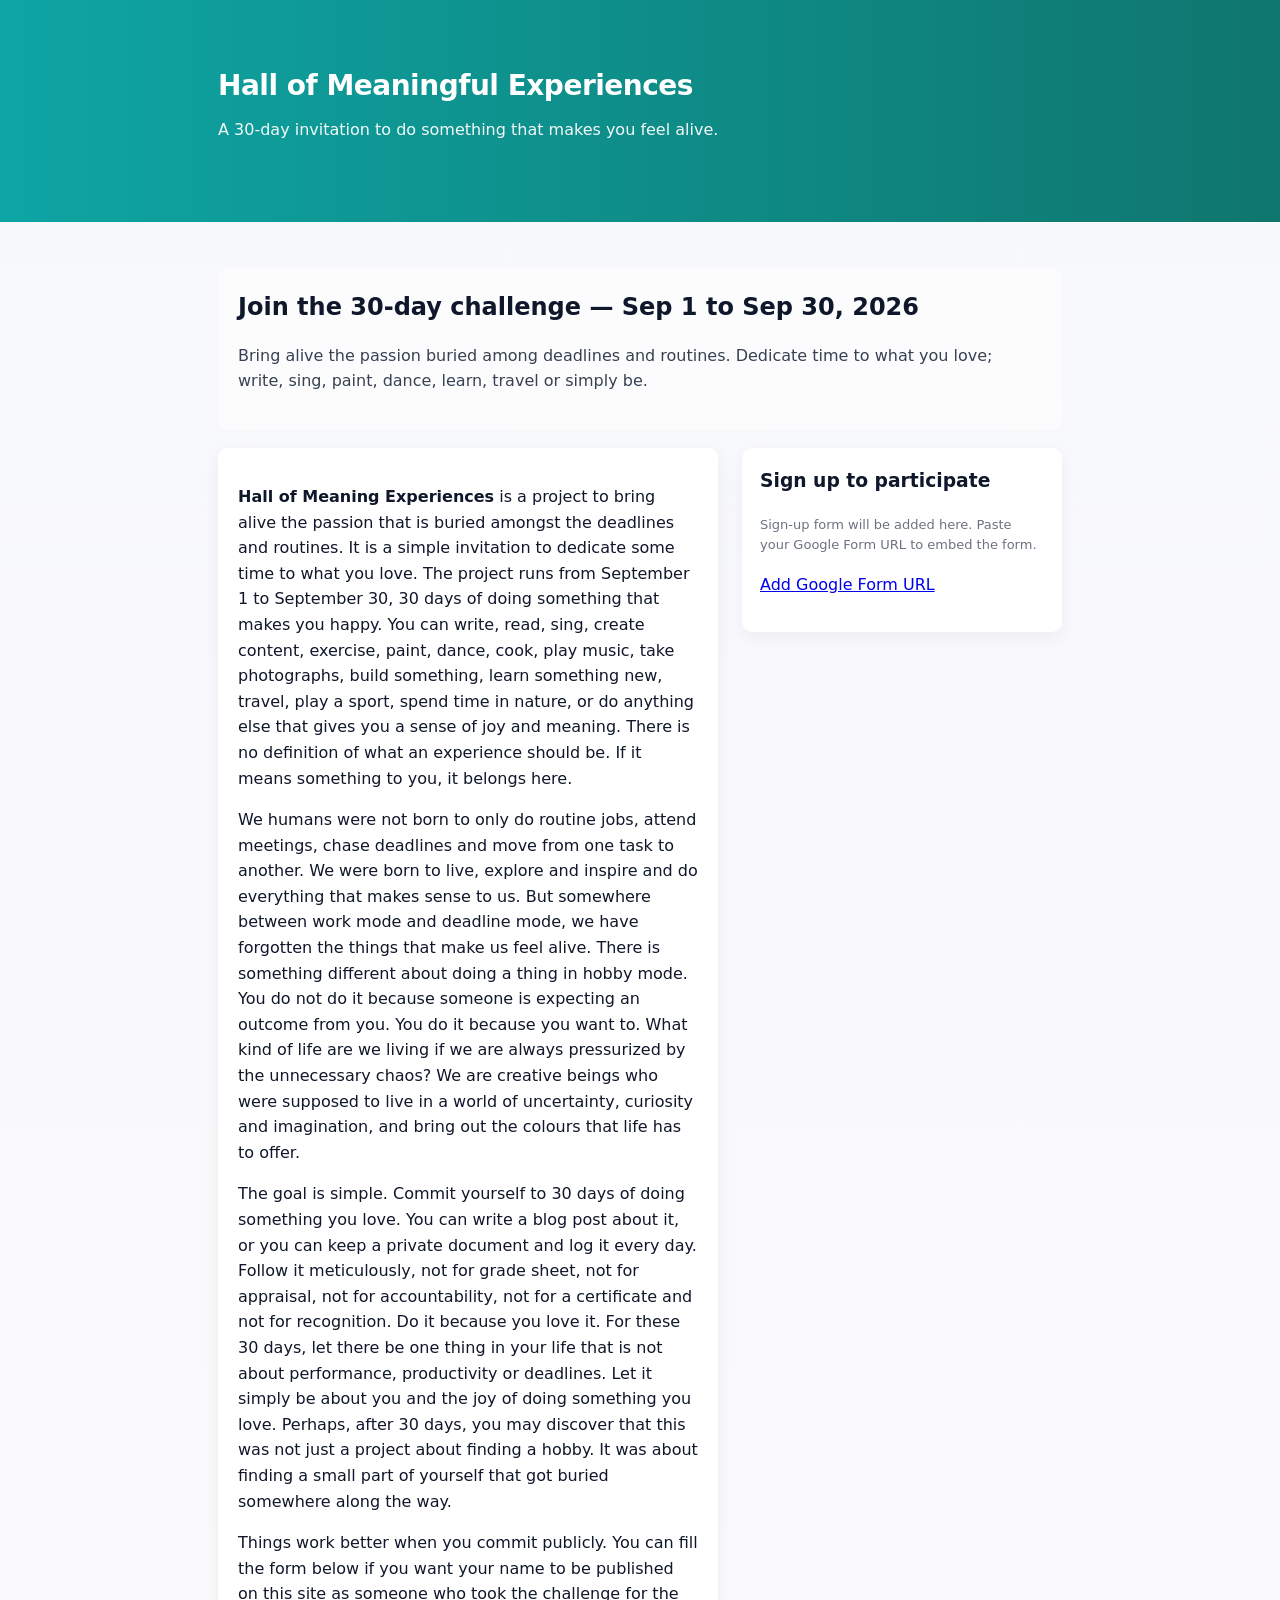
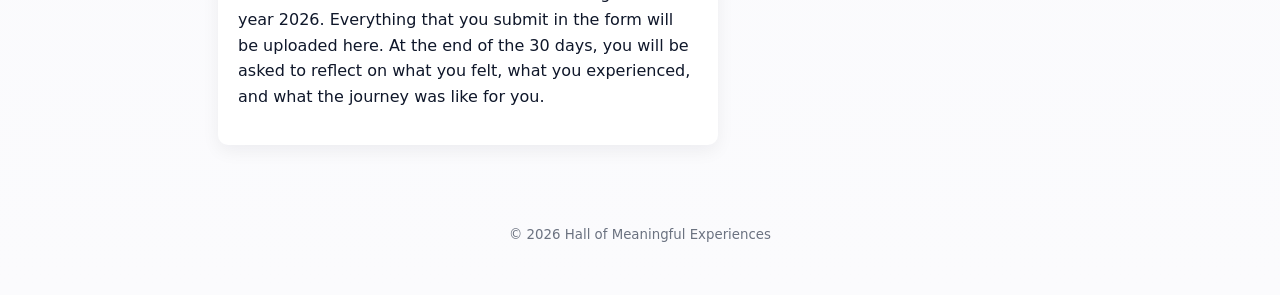
==== docs/index.html @ d63e8910 "Replace demo signup form with placeholder; update header accent to teal" ====
<!doctype html>
<html lang="en">
<head>
  <meta charset="utf-8" />
  <meta name="viewport" content="width=device-width,initial-scale=1" />
  <title>Hall of Meaningful Experiences</title>
  <meta name="description" content="30-day project to do something you love — Hall of Meaningful Experiences." />
  <link rel="stylesheet" href="styles.css">
</head>
<body>
  <header class="site-header">
    <div class="container">
      <h1>Hall of Meaningful Experiences</h1>
      <p class="tagline">A 30-day invitation to do something that makes you feel alive.</p>
    </div>
  </header>

  <main class="container">
    <section class="hero">
      <h2>Join the 30-day challenge — Sep 1 to Sep 30, 2026</h2>
      <p class="lead">Bring alive the passion buried among deadlines and routines. Dedicate time to what you love; write, sing, paint, dance, learn, travel or simply be.</p>
    </section>

    <section class="content">
      <article>
        <p><strong>Hall of Meaning Experiences</strong> is a project to bring alive the passion that is buried amongst the deadlines and routines. It is a simple invitation to dedicate some time to what you love. The project runs from September 1 to September 30, 30 days of doing something that makes you happy. You can write, read, sing, create content, exercise, paint, dance, cook, play music, take photographs, build something, learn something new, travel, play a sport, spend time in nature, or do anything else that gives you a sense of joy and meaning. There is no definition of what an experience should be. If it means something to you, it belongs here.</p>

        <p>We humans were not born to only do routine jobs, attend meetings, chase deadlines and move from one task to another. We were born to live, explore and inspire and do everything that makes sense to us. But somewhere between work mode and deadline mode, we have forgotten the things that make us feel alive. There is something different about doing a thing in hobby mode. You do not do it because someone is expecting an outcome from you. You do it because you want to. What kind of life are we living if we are always pressurized by the unnecessary chaos? We are creative beings who were supposed to live in a world of uncertainty, curiosity and imagination, and bring out the colours that life has to offer.</p>

        <p>The goal is simple. Commit yourself to 30 days of doing something you love. You can write a blog post about it, or you can keep a private document and log it every day. Follow it meticulously, not for grade sheet, not for appraisal, not for accountability, not for a certificate and not for recognition. Do it because you love it. For these 30 days, let there be one thing in your life that is not about performance, productivity or deadlines. Let it simply be about you and the joy of doing something you love. Perhaps, after 30 days, you may discover that this was not just a project about finding a hobby. It was about finding a small part of yourself that got buried somewhere along the way.</p>

        <p>Things work better when you commit publicly. You can fill the form below if you want your name to be published on this site as someone who took the challenge for the year 2026. Everything that you submit in the form will be uploaded here. At the end of the 30 days, you will be asked to reflect on what you felt, what you experienced, and what the journey was like for you.</p>
      </article>

      <aside class="signup">
        <h3>Sign up to participate</h3>
        <div id="signup-container">
          <p class="muted">Sign-up form will be added here. Paste your Google Form URL to embed the form.</p>
          <p><a id="gform-link" href="#" target="_blank">Add Google Form URL</a></p>
        </div>
      </aside>
    </section>
  </main>

  <footer class="site-footer">
    <div class="container">
      <small>&copy; 2026 Hall of Meaningful Experiences</small>
    </div>
  </footer>
</body>
</html>
---- docs/styles.css ----
:root{--bg:#fbfbfd;--card:#ffffff;--muted:#6b7280;--accent:#0ea5a4;--accent-2:#0f766e}
*{box-sizing:border-box}
body{font-family:Inter,system-ui,-apple-system,Segoe UI,Roboto,"Helvetica Neue",Arial;line-height:1.6;margin:0;background:linear-gradient(180deg,#f7f8fc 0%,var(--bg) 100%);color:#0f172a}
.container{max-width:900px;margin:0 auto;padding:28px}
.site-header{background:linear-gradient(90deg,var(--accent),var(--accent-2));color:#fff;padding:36px 0}
.site-header h1{margin:0;font-size:28px;letter-spacing:-0.5px}
.tagline{opacity:0.95;margin-top:8px}
.hero{background:rgba(255,255,255,0.6);border-radius:12px;padding:20px;margin:18px 0}
.hero h2{margin:0 0 6px 0}
.lead{color:#374151}
.content{display:grid;grid-template-columns:1fr 320px;gap:24px;align-items:start}
article{background:var(--card);padding:20px;border-radius:10px;box-shadow:0 6px 18px rgba(15,23,42,0.06)}
.signup{background:var(--card);padding:18px;border-radius:10px;box-shadow:0 6px 18px rgba(15,23,42,0.05)}
.signup h3{margin-top:0}
label{display:block;margin:12px 0 6px;font-size:14px;color:#111827}
input,textarea{width:100%;padding:10px;border-radius:8px;border:1px solid #e6e9ef}
button{background:var(--accent);color:#fff;border:0;padding:10px 14px;border-radius:8px;margin-top:12px;cursor:pointer}
.muted{color:var(--muted);font-size:13px;margin-top:10px}
.site-footer{padding:20px 0;text-align:center;color:var(--muted)}

@media (max-width:880px){.content{grid-template-columns:1fr}.container{padding:16px}}
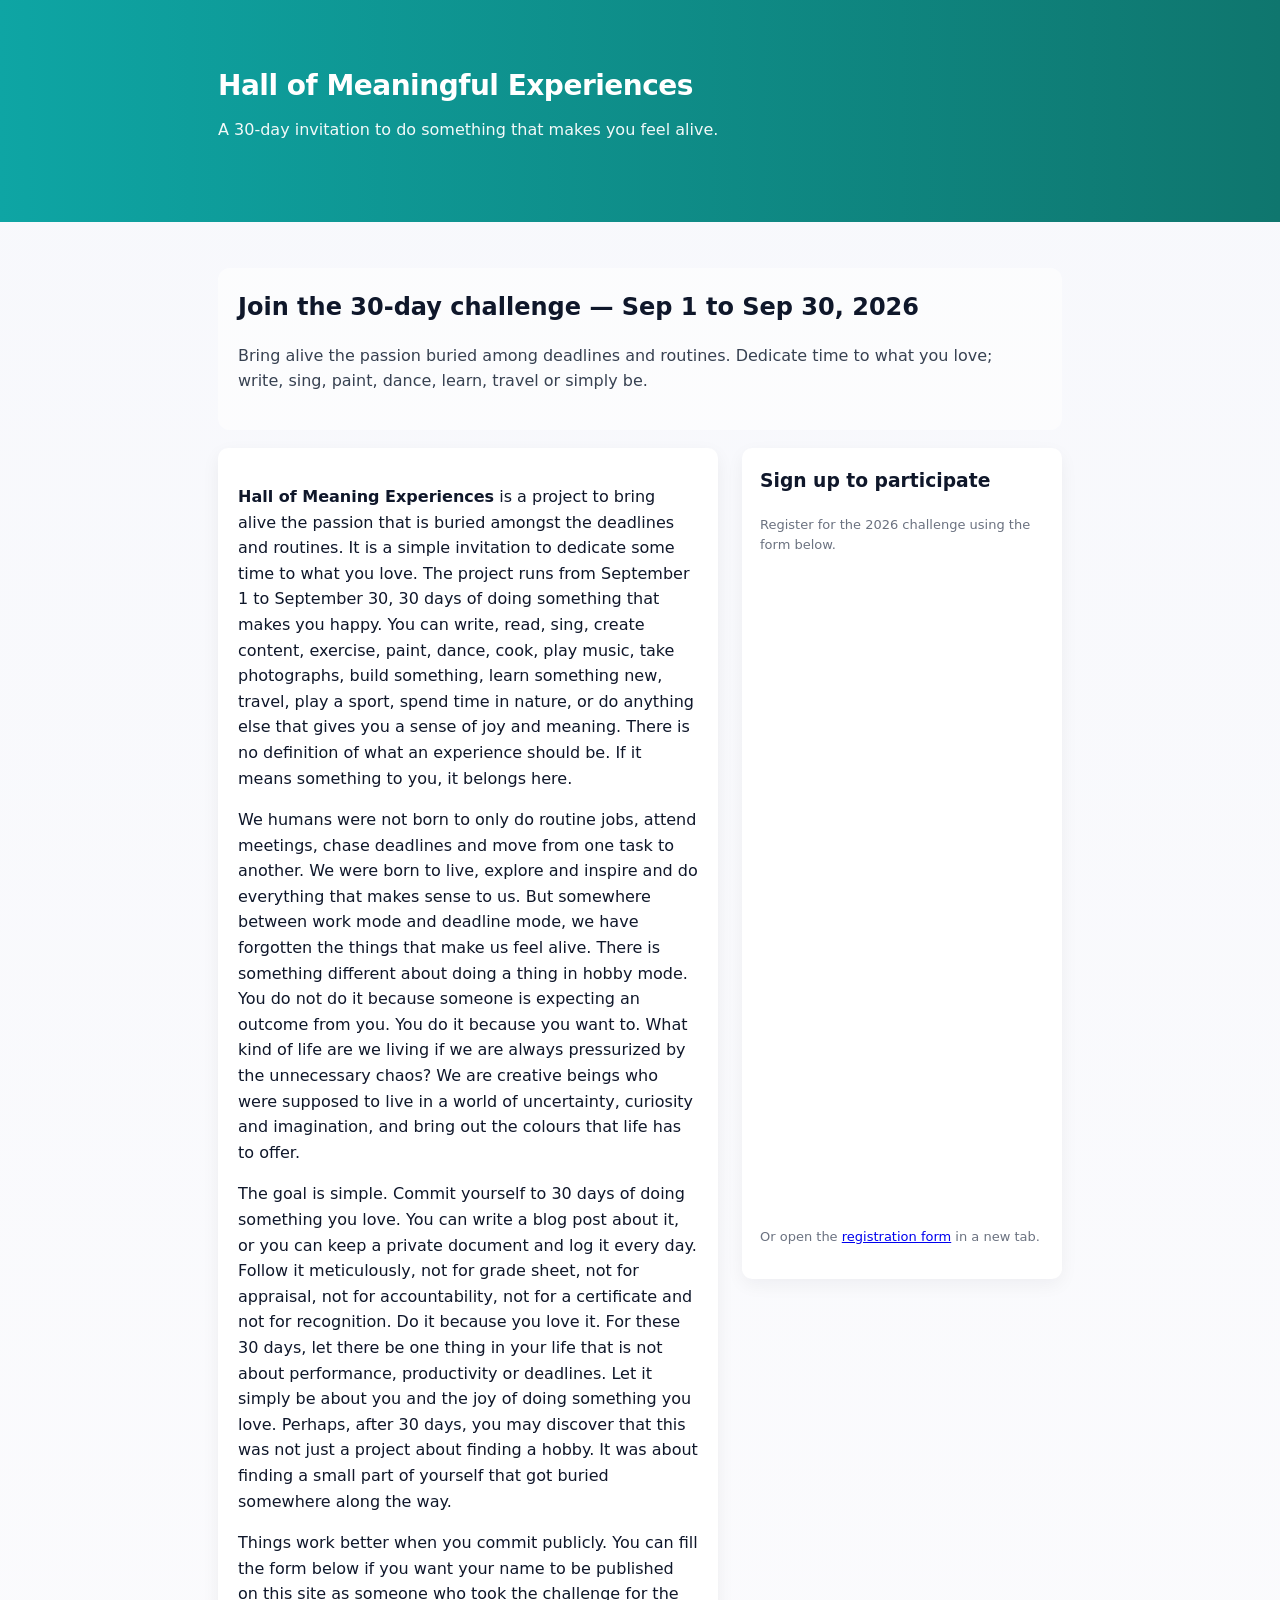
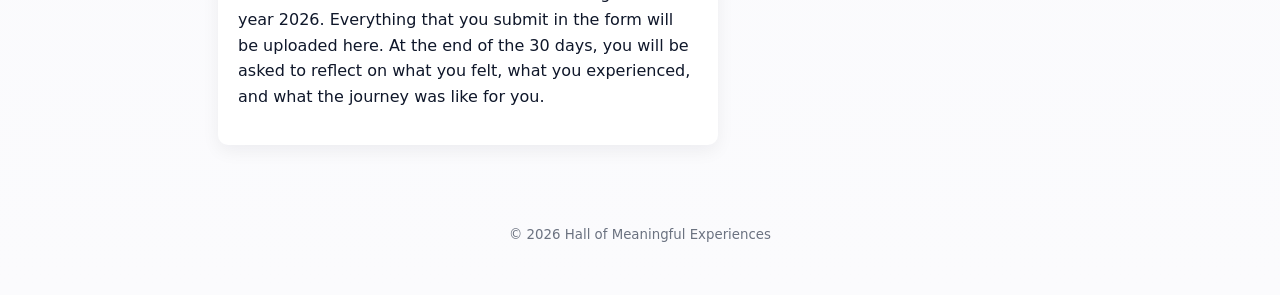
==== commit ba56c6bd: "Embed Google Form registration iframe and add responsive styles" ====
--- a/docs/index.html
+++ b/docs/index.html
@@ -35,8 +35,11 @@
       <aside class="signup">
         <h3>Sign up to participate</h3>
         <div id="signup-container">
-          <p class="muted">Sign-up form will be added here. Paste your Google Form URL to embed the form.</p>
-          <p><a id="gform-link" href="#" target="_blank">Add Google Form URL</a></p>
+          <p class="muted">Register for the 2026 challenge using the form below.</p>
+          <div class="form-embed">
+            <iframe src="https://docs.google.com/forms/d/e/1FAIpQLScO7UpOPMmHvm9Me-eZA7Mq7WcaWb8_2OKYsg5Nq-kxGNTQew/viewform?embedded=true" loading="lazy">Loading…</iframe>
+          </div>
+          <p class="muted">Or open the <a href="https://docs.google.com/forms/d/e/1FAIpQLScO7UpOPMmHvm9Me-eZA7Mq7WcaWb8_2OKYsg5Nq-kxGNTQew/viewform?usp=sharing&ouid=114324250241777230394" target="_blank" rel="noopener">registration form</a> in a new tab.</p>
         </div>
       </aside>
     </section>
--- a/docs/styles.css
+++ b/docs/styles.css
@@ -19,3 +19,6 @@
 .site-footer{padding:20px 0;text-align:center;color:var(--muted)}
 
 @media (max-width:880px){.content{grid-template-columns:1fr}.container{padding:16px}}
+
+.form-embed iframe{width:100%;border:0;min-height:640px;border-radius:8px}
+
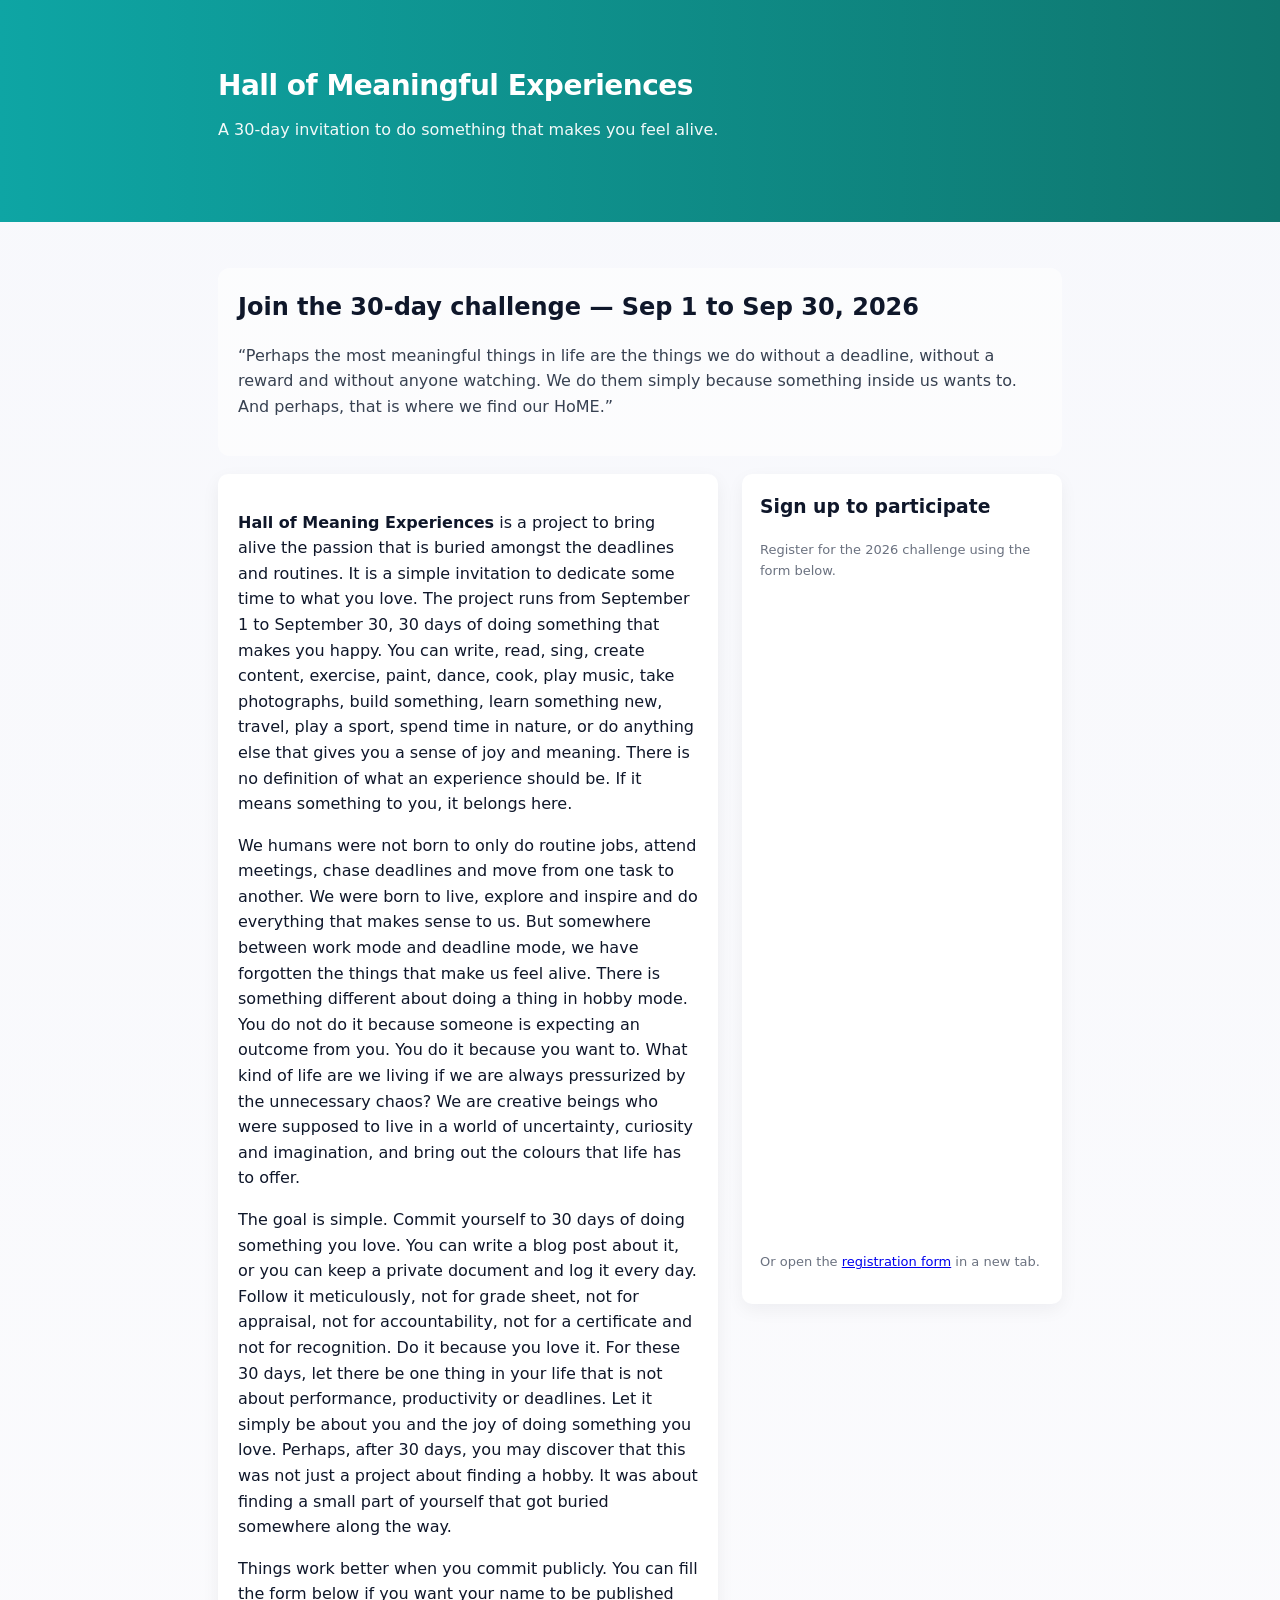
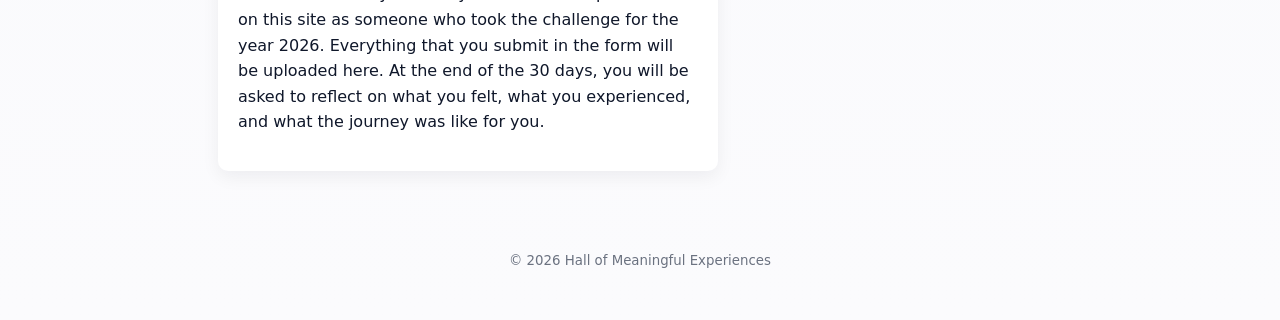
==== commit 0bdab84f: "Update hero lead to HoME quote" ====
--- a/docs/index.html
+++ b/docs/index.html
@@ -18,7 +18,7 @@
   <main class="container">
     <section class="hero">
       <h2>Join the 30-day challenge — Sep 1 to Sep 30, 2026</h2>
-      <p class="lead">Bring alive the passion buried among deadlines and routines. Dedicate time to what you love; write, sing, paint, dance, learn, travel or simply be.</p>
+      <p class="lead">“Perhaps the most meaningful things in life are the things we do without a deadline, without a reward and without anyone watching. We do them simply because something inside us wants to. And perhaps, that is where we find our HoME.”</p>
     </section>
 
     <section class="content">
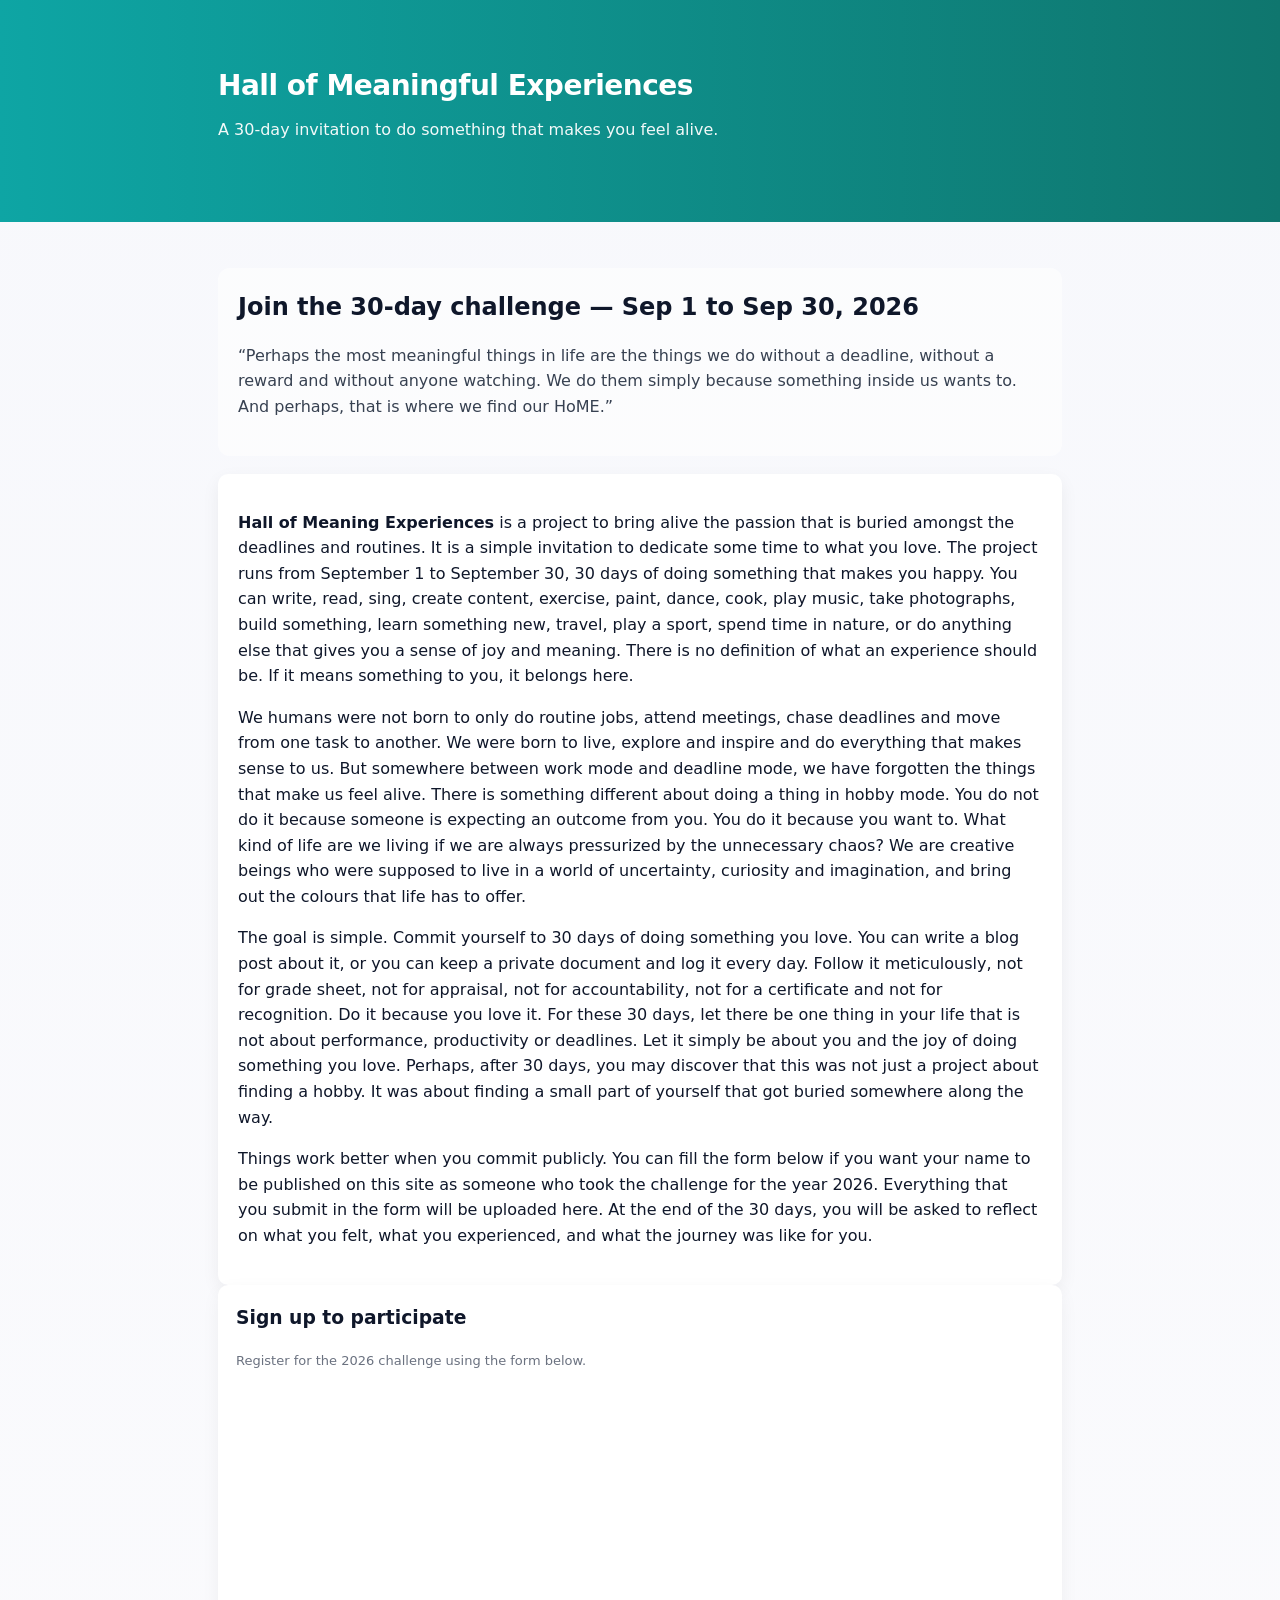
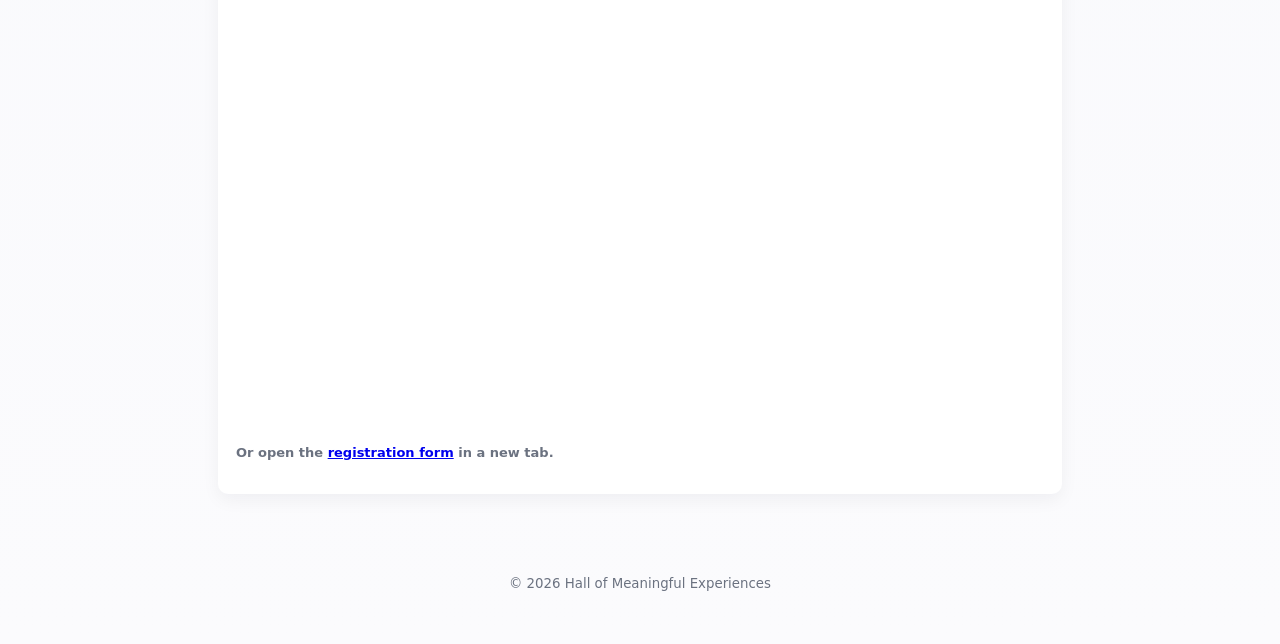
==== commit 762fa8b9: "Stack signup below article and highlight registration link" ====
--- a/docs/index.html
+++ b/docs/index.html
@@ -39,7 +39,7 @@
           <div class="form-embed">
             <iframe src="https://docs.google.com/forms/d/e/1FAIpQLScO7UpOPMmHvm9Me-eZA7Mq7WcaWb8_2OKYsg5Nq-kxGNTQew/viewform?embedded=true" loading="lazy">Loading…</iframe>
           </div>
-          <p class="muted">Or open the <a href="https://docs.google.com/forms/d/e/1FAIpQLScO7UpOPMmHvm9Me-eZA7Mq7WcaWb8_2OKYsg5Nq-kxGNTQew/viewform?usp=sharing&ouid=114324250241777230394" target="_blank" rel="noopener">registration form</a> in a new tab.</p>
+          <p class="muted"><strong>Or open the <a href="https://docs.google.com/forms/d/e/1FAIpQLScO7UpOPMmHvm9Me-eZA7Mq7WcaWb8_2OKYsg5Nq-kxGNTQew/viewform?usp=sharing&ouid=114324250241777230394" target="_blank" rel="noopener">registration form</a> in a new tab.</strong></p>
         </div>
       </aside>
     </section>
--- a/docs/styles.css
+++ b/docs/styles.css
@@ -8,7 +8,7 @@
 .hero{background:rgba(255,255,255,0.6);border-radius:12px;padding:20px;margin:18px 0}
 .hero h2{margin:0 0 6px 0}
 .lead{color:#374151}
-.content{display:grid;grid-template-columns:1fr 320px;gap:24px;align-items:start}
+.content{display:block;gap:24px}
 article{background:var(--card);padding:20px;border-radius:10px;box-shadow:0 6px 18px rgba(15,23,42,0.06)}
 .signup{background:var(--card);padding:18px;border-radius:10px;box-shadow:0 6px 18px rgba(15,23,42,0.05)}
 .signup h3{margin-top:0}
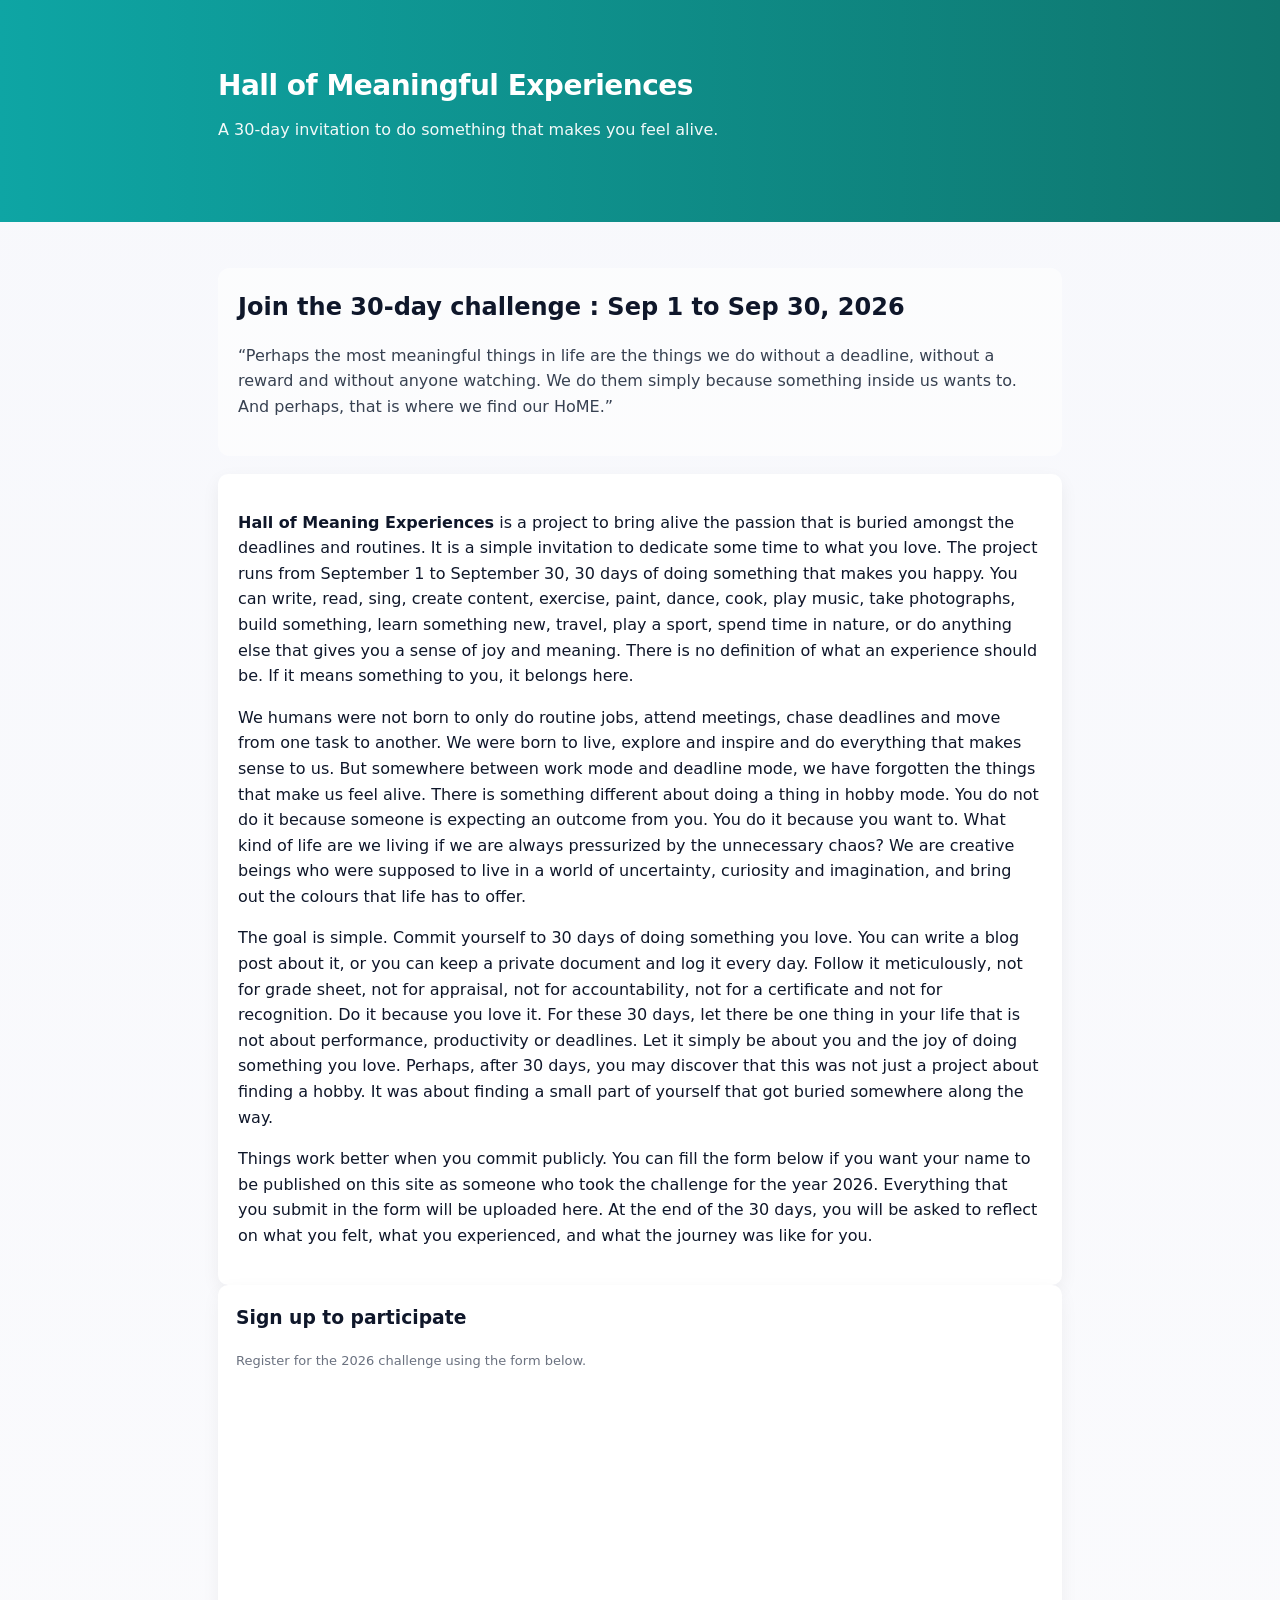
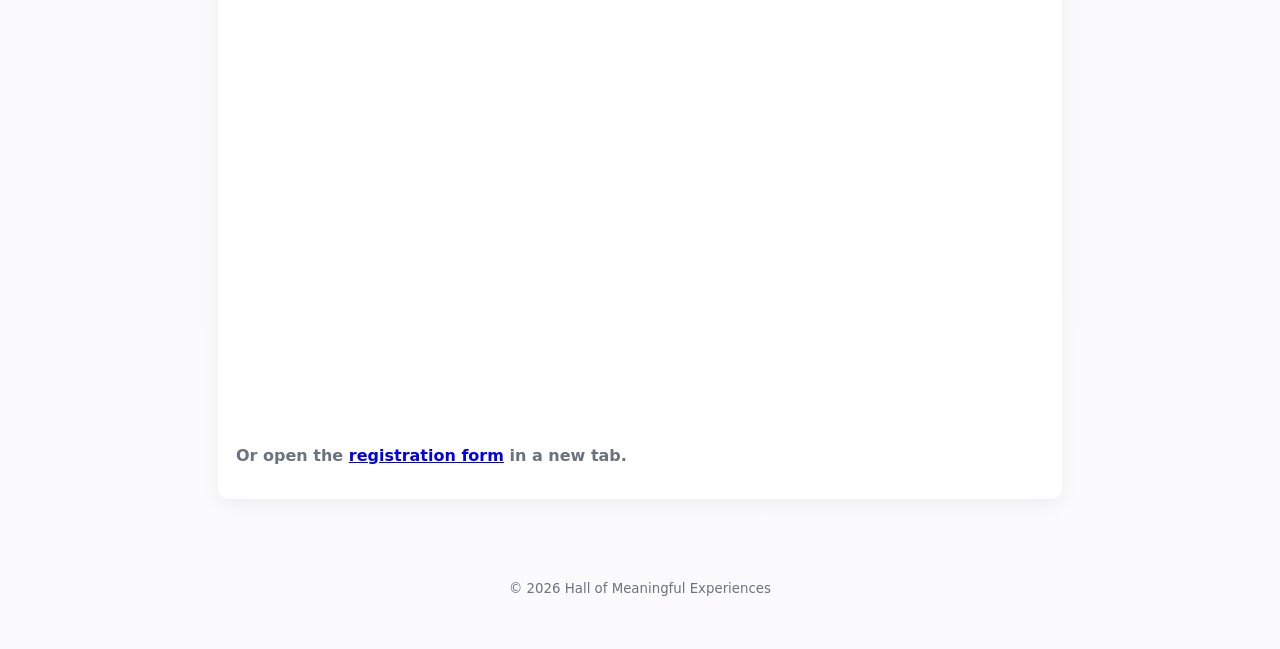
==== commit c94fab35: "Update challenge date formatting in index.html" ====
--- a/docs/index.html
+++ b/docs/index.html
@@ -17,7 +17,7 @@
 
   <main class="container">
     <section class="hero">
-      <h2>Join the 30-day challenge — Sep 1 to Sep 30, 2026</h2>
+      <h2>Join the 30-day challenge : Sep 1 to Sep 30, 2026</h2>
       <p class="lead">“Perhaps the most meaningful things in life are the things we do without a deadline, without a reward and without anyone watching. We do them simply because something inside us wants to. And perhaps, that is where we find our HoME.”</p>
     </section>
 
--- a/docs/styles.css
+++ b/docs/styles.css
@@ -16,6 +16,7 @@
 input,textarea{width:100%;padding:10px;border-radius:8px;border:1px solid #e6e9ef}
 button{background:var(--accent);color:#fff;border:0;padding:10px 14px;border-radius:8px;margin-top:12px;cursor:pointer}
 .muted{color:var(--muted);font-size:13px;margin-top:10px}
+.muted strong{font-size:1rem;font-weight:700;color:inherit}
 .site-footer{padding:20px 0;text-align:center;color:var(--muted)}
 
 @media (max-width:880px){.content{grid-template-columns:1fr}.container{padding:16px}}
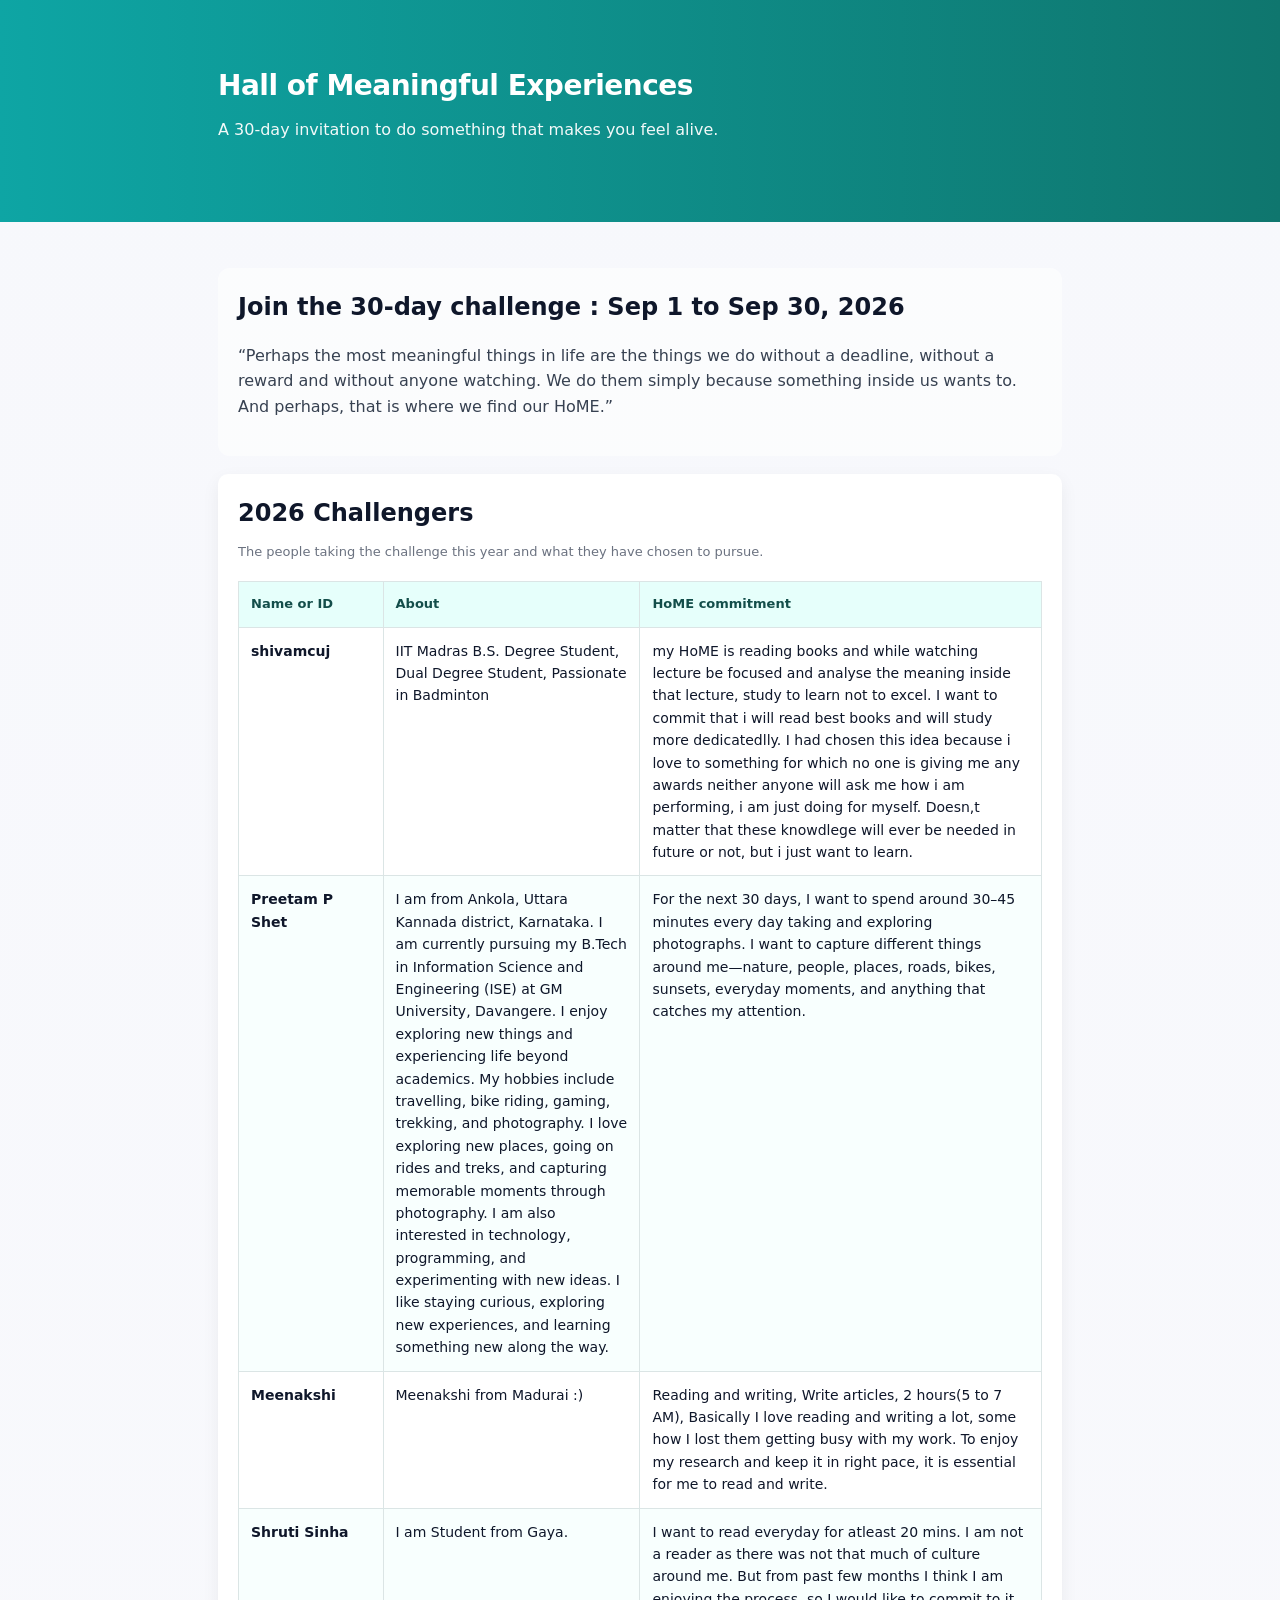
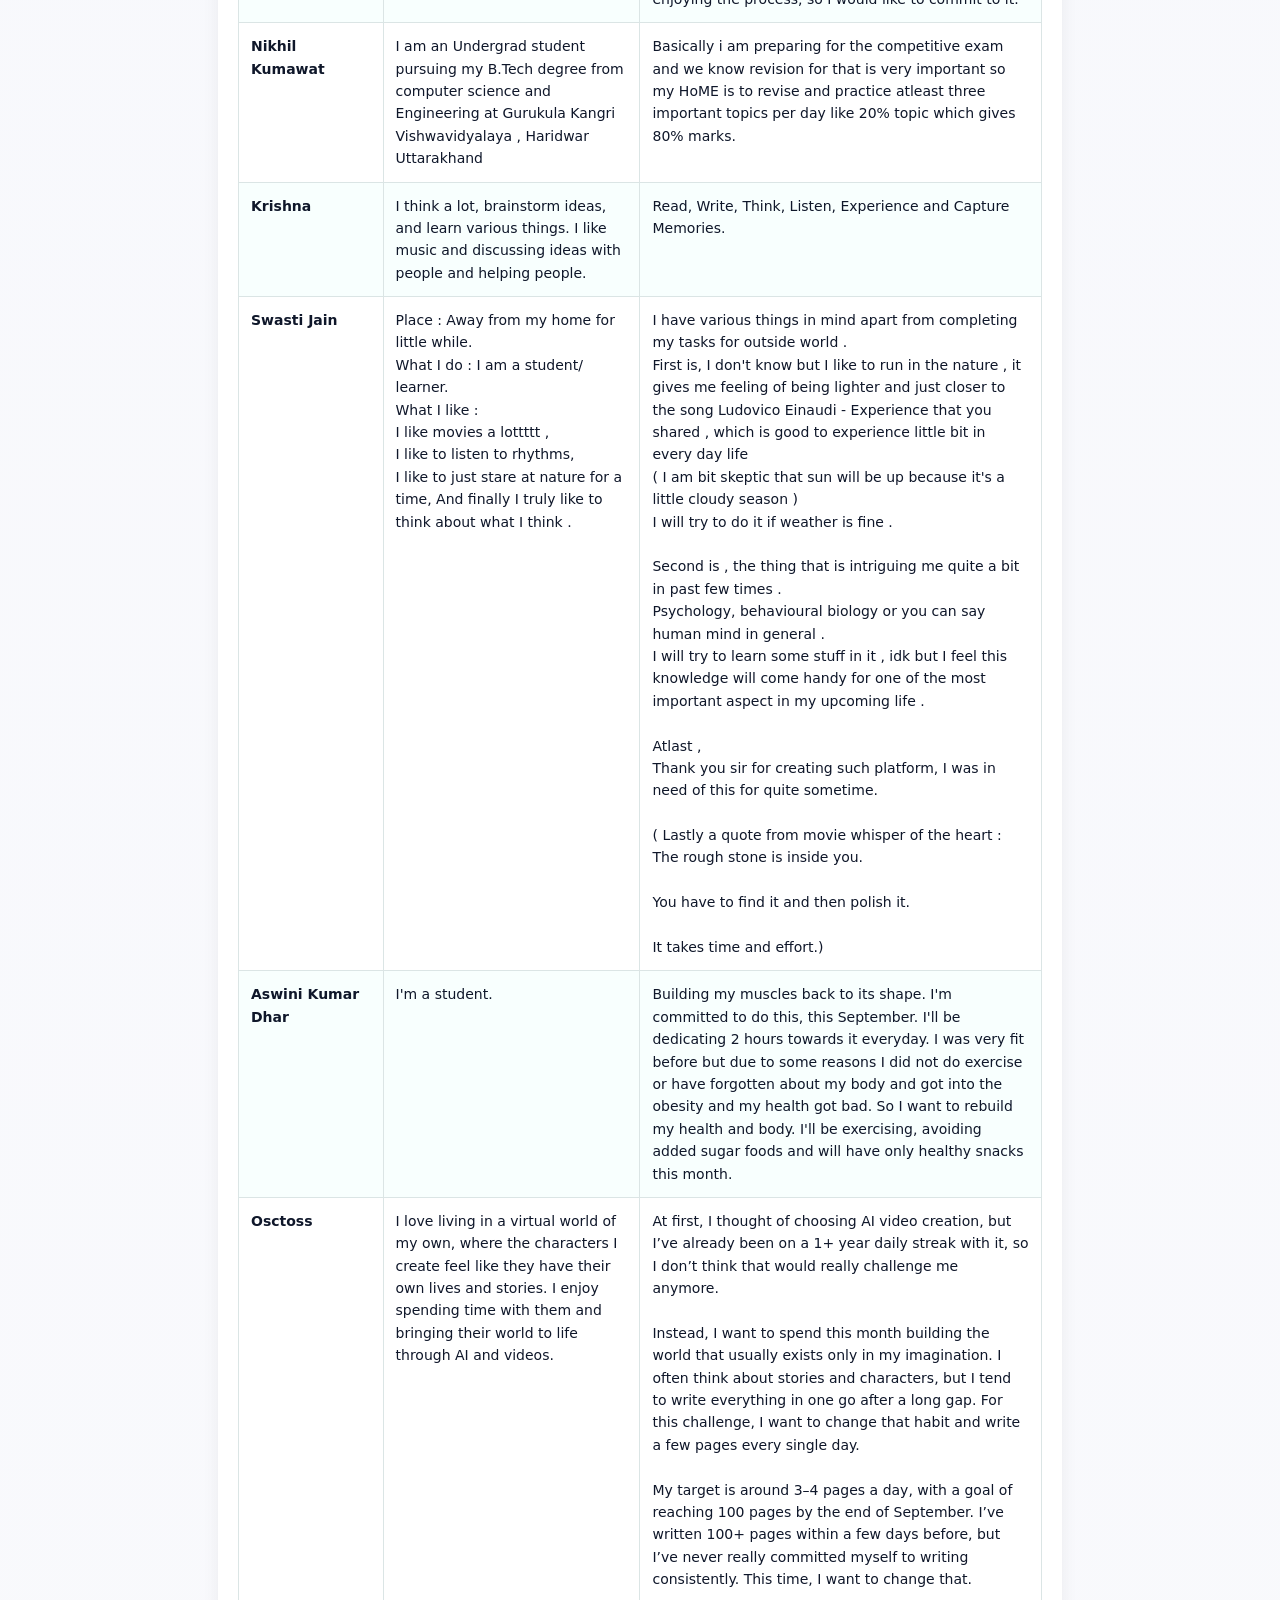
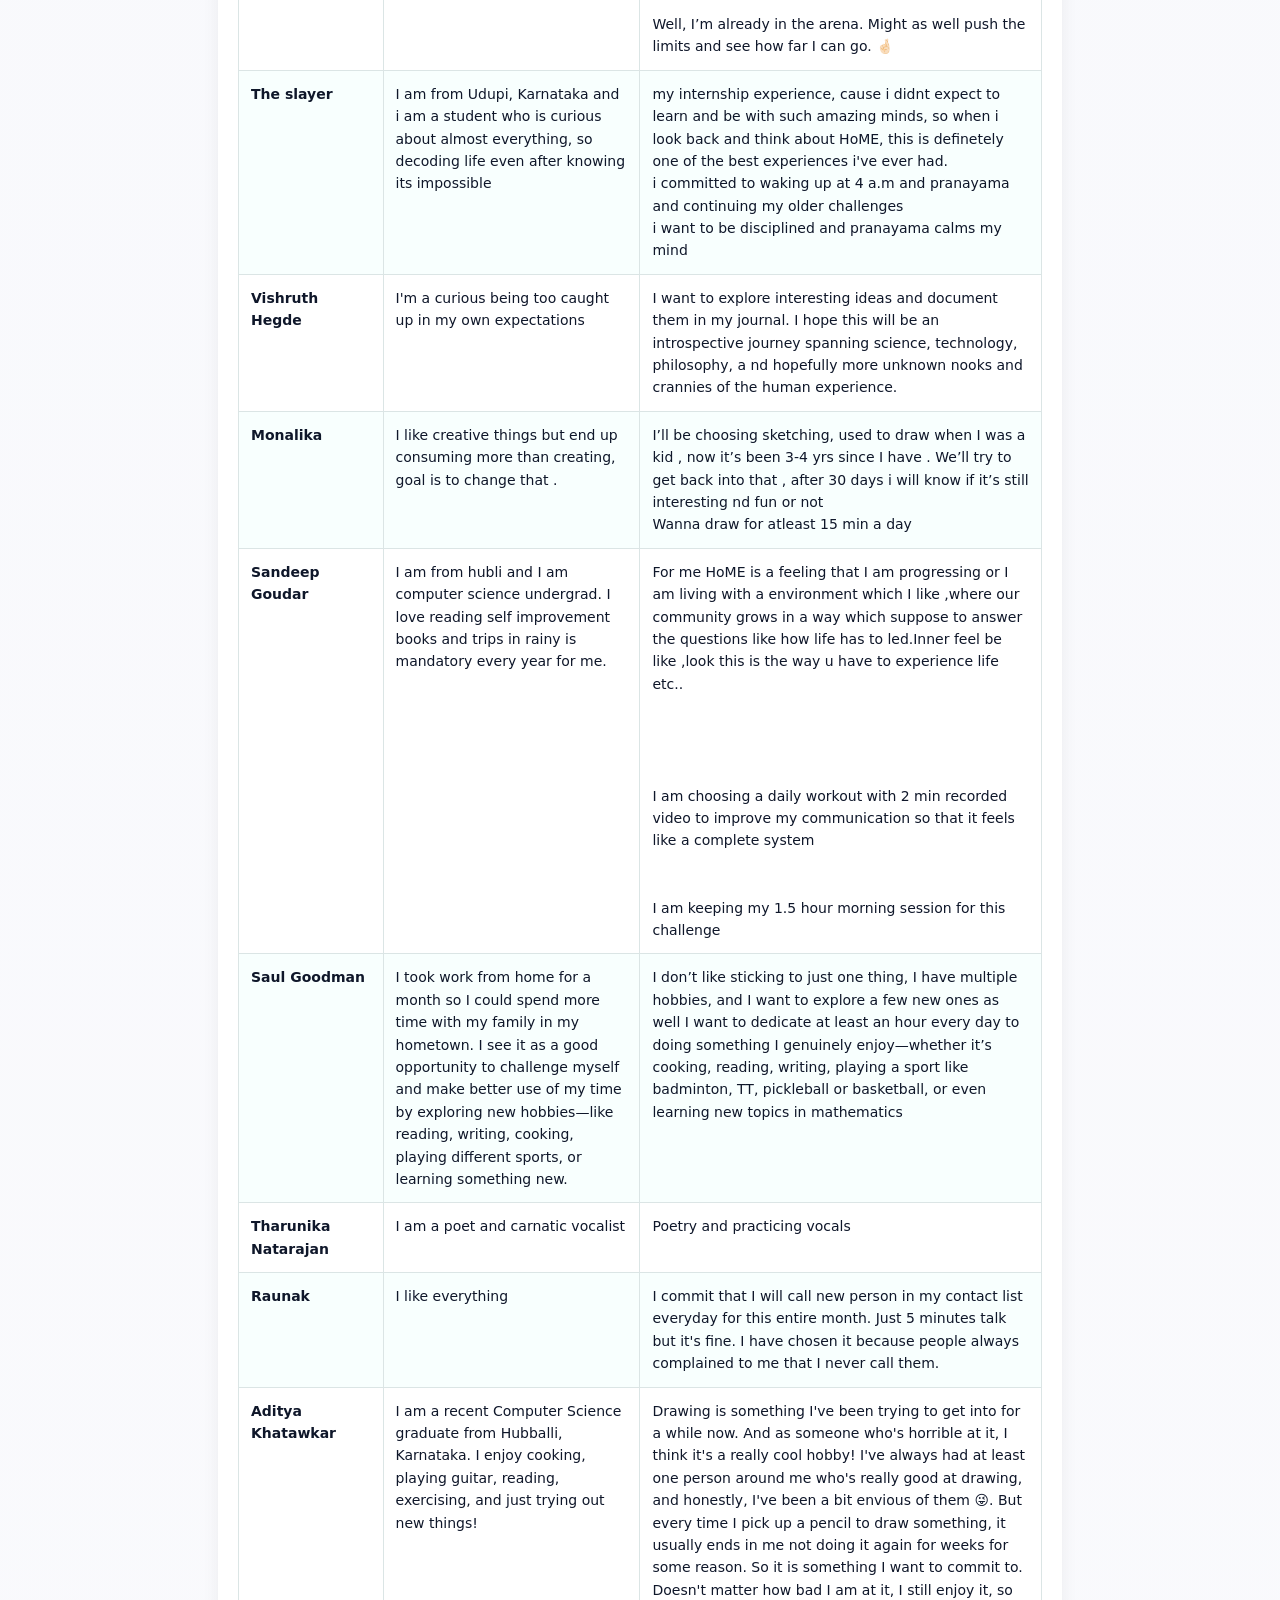
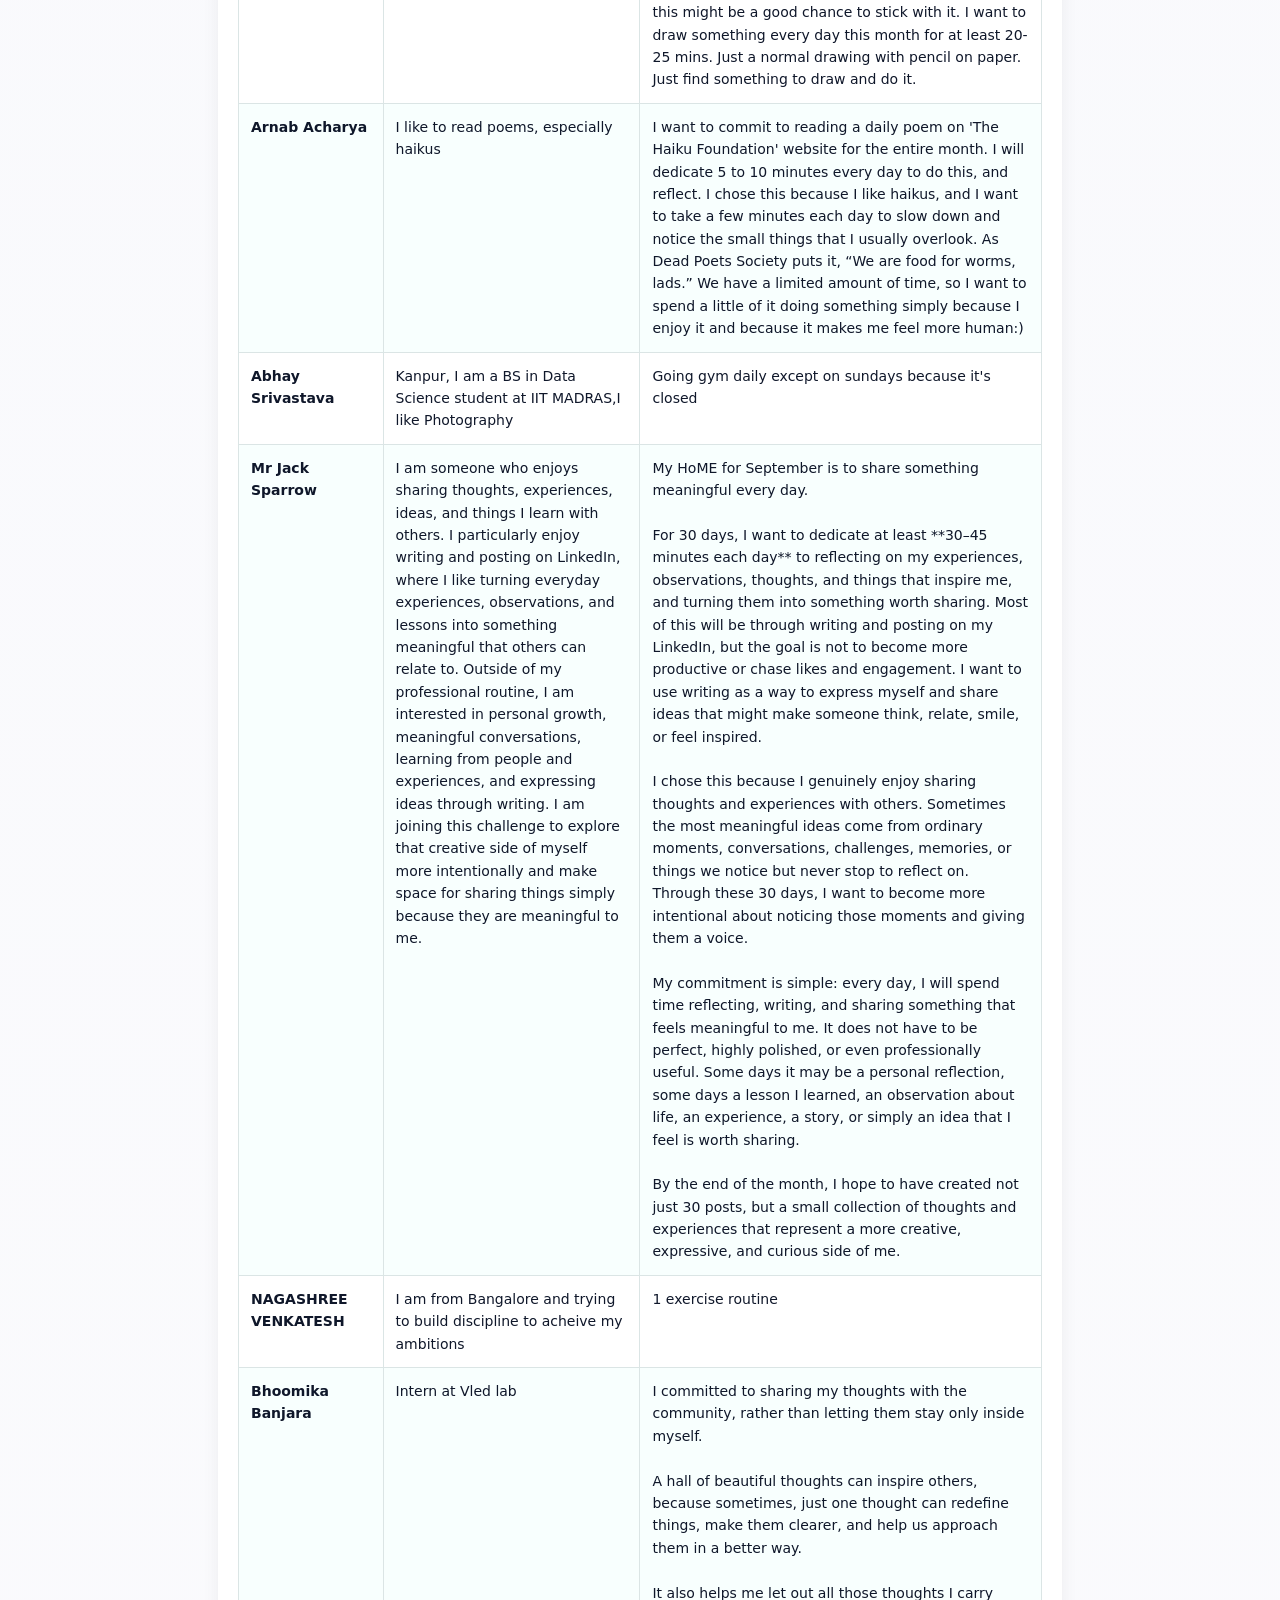
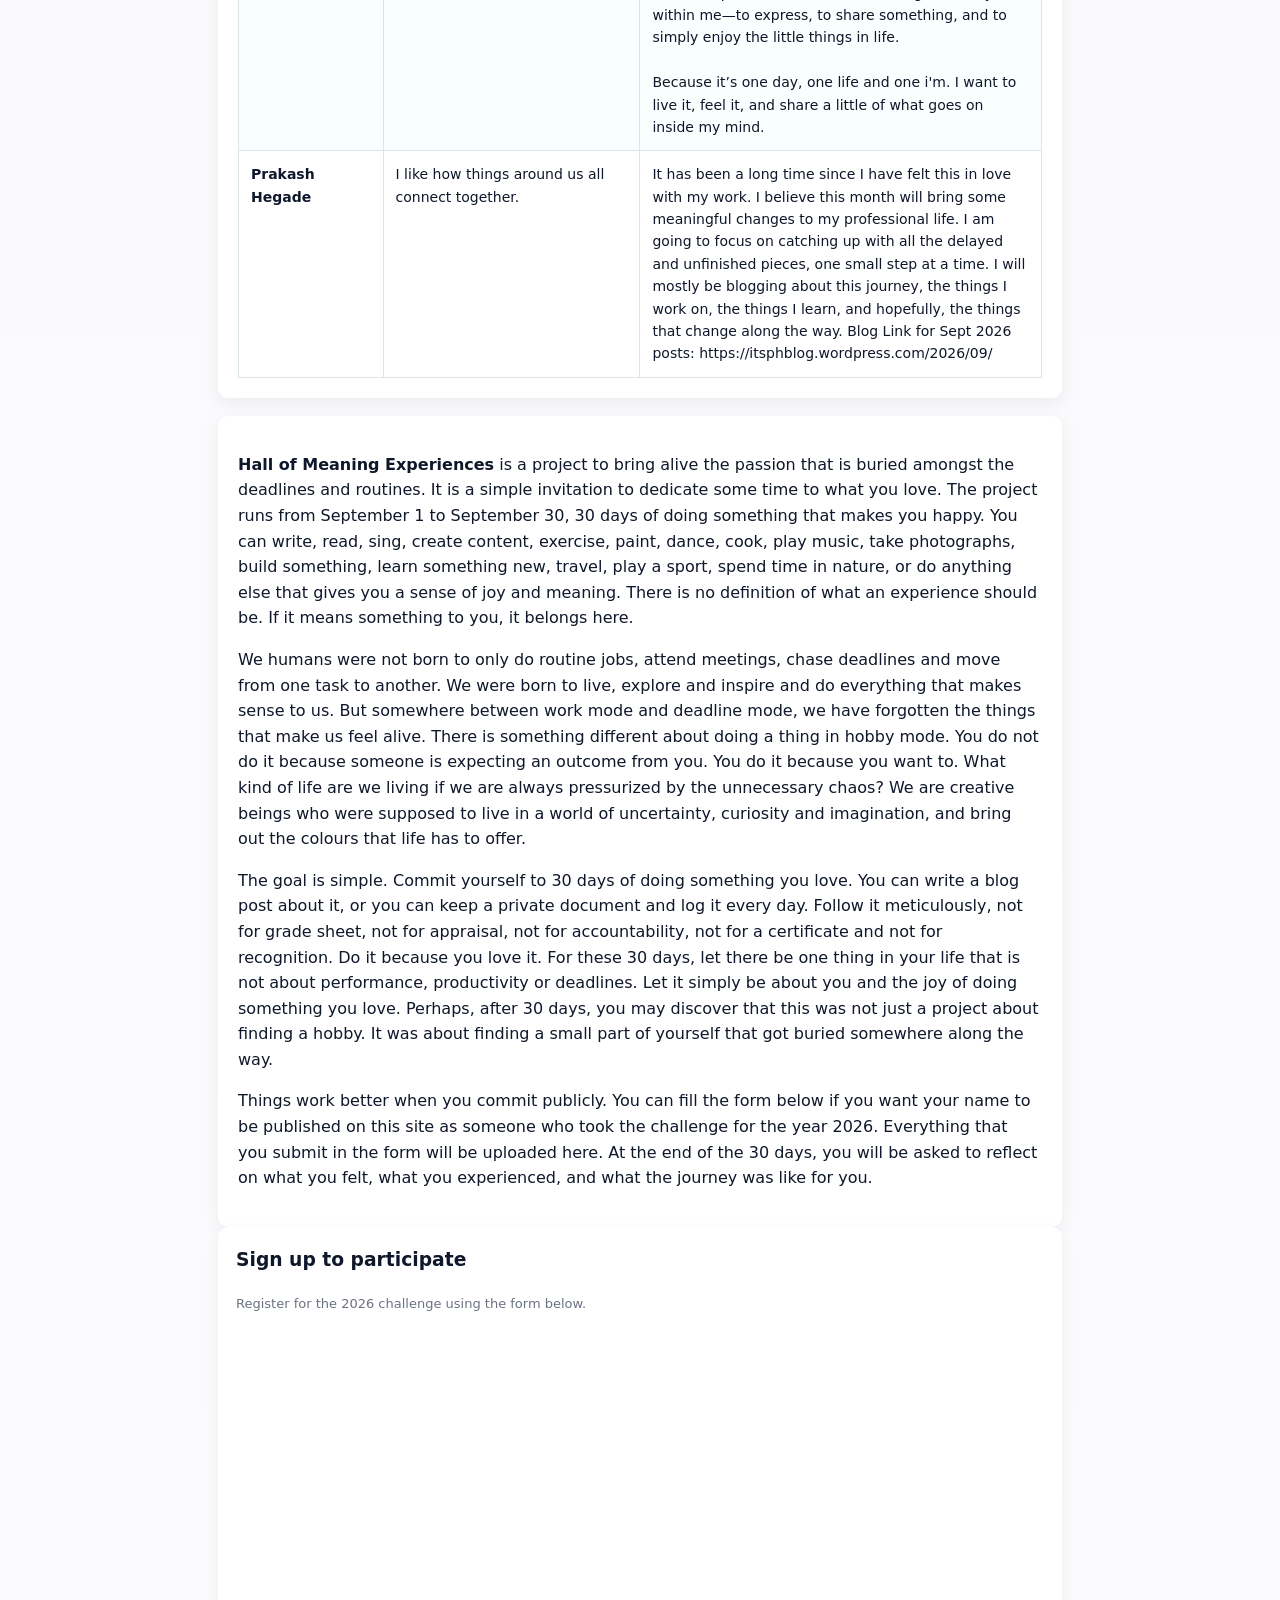
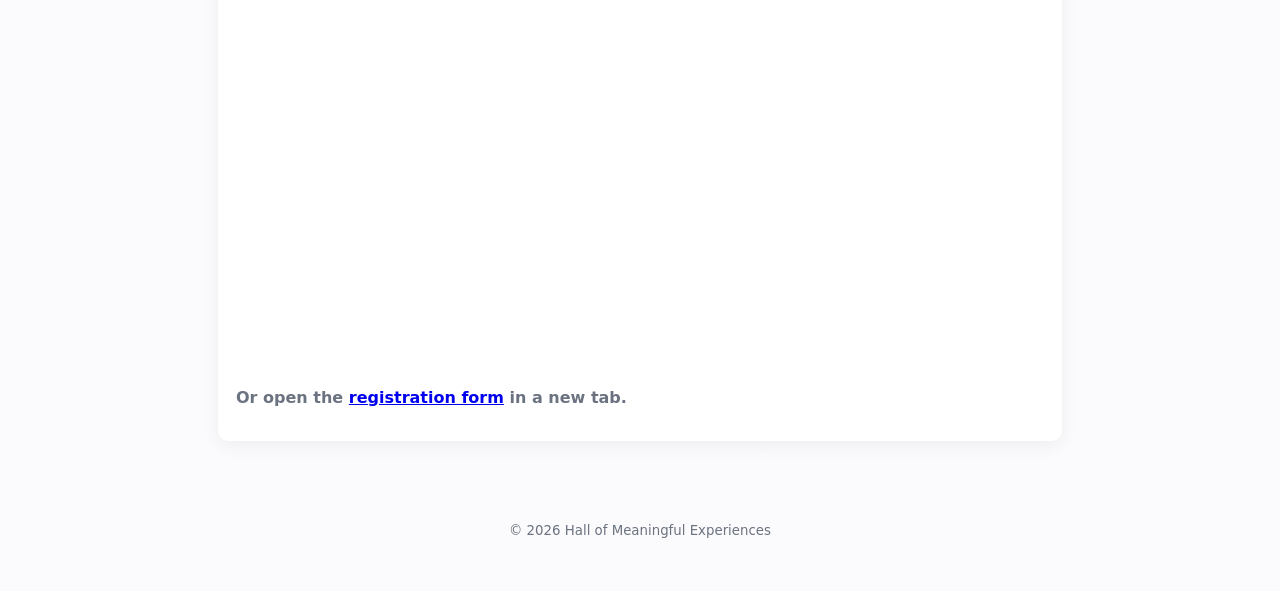
==== commit 4aed632b: "Publish 2026 challenger responses" ====
--- a/docs/index.html
+++ b/docs/index.html
@@ -19,6 +19,26 @@
     <section class="hero">
       <h2>Join the 30-day challenge : Sep 1 to Sep 30, 2026</h2>
       <p class="lead">“Perhaps the most meaningful things in life are the things we do without a deadline, without a reward and without anyone watching. We do them simply because something inside us wants to. And perhaps, that is where we find our HoME.”</p>
+    </section>
+
+    <section class="challengers" aria-labelledby="challengers-heading">
+      <h2 id="challengers-heading">2026 Challengers</h2>
+      <p class="muted">The people taking the challenge this year and what they have chosen to pursue.</p>
+      <div class="challenger-table-wrap">
+        <table class="challenger-table">
+          <thead>
+            <tr>
+              <th scope="col">Name or ID</th>
+              <th scope="col">About</th>
+              <th scope="col">HoME commitment</th>
+            </tr>
+          </thead>
+          <tbody id="challenger-table-body">
+            <tr><td colspan="3">Loading challengers…</td></tr>
+          </tbody>
+        </table>
+      </div>
+      <noscript><p class="muted">Please enable JavaScript to view the challenger details.</p></noscript>
     </section>
 
     <section class="content">
@@ -45,6 +65,23 @@
     </section>
   </main>
 
+  <script>
+    fetch("challengers.json")
+      .then(response => response.json())
+      .then(challengers => {
+        const tableBody = document.getElementById("challenger-table-body");
+        tableBody.replaceChildren(...challengers.map(challenger => {
+          const row = document.createElement("tr");
+          [challenger.name, challenger.about, challenger.home].forEach(value => {
+            const cell = document.createElement("td");
+            cell.textContent = value;
+            row.appendChild(cell);
+          });
+          return row;
+        }));
+      });
+  </script>
+
   <footer class="site-footer">
     <div class="container">
       <small>&copy; 2026 Hall of Meaningful Experiences</small>
--- a/docs/styles.css
+++ b/docs/styles.css
@@ -8,6 +8,16 @@
 .hero{background:rgba(255,255,255,0.6);border-radius:12px;padding:20px;margin:18px 0}
 .hero h2{margin:0 0 6px 0}
 .lead{color:#374151}
+.challengers{background:var(--card);padding:20px;border-radius:10px;box-shadow:0 6px 18px rgba(15,23,42,0.06);margin:18px 0}
+.challengers h2{margin:0}
+.challenger-table-wrap{overflow-x:auto;margin-top:18px}
+.challenger-table{width:100%;min-width:720px;border-collapse:collapse;table-layout:fixed;font-size:14px}
+.challenger-table th,.challenger-table td{padding:12px;border:1px solid #dbe5e5;text-align:left;vertical-align:top}
+.challenger-table th{background:#e6fffb;color:#134e4a;font-size:13px}
+.challenger-table th:first-child,.challenger-table td:first-child{width:18%;font-weight:700}
+.challenger-table th:nth-child(2),.challenger-table td:nth-child(2){width:32%}
+.challenger-table td{white-space:pre-line;overflow-wrap:anywhere}
+.challenger-table tbody tr:nth-child(even){background:#f8fffe}
 .content{display:block;gap:24px}
 article{background:var(--card);padding:20px;border-radius:10px;box-shadow:0 6px 18px rgba(15,23,42,0.06)}
 .signup{background:var(--card);padding:18px;border-radius:10px;box-shadow:0 6px 18px rgba(15,23,42,0.05)}
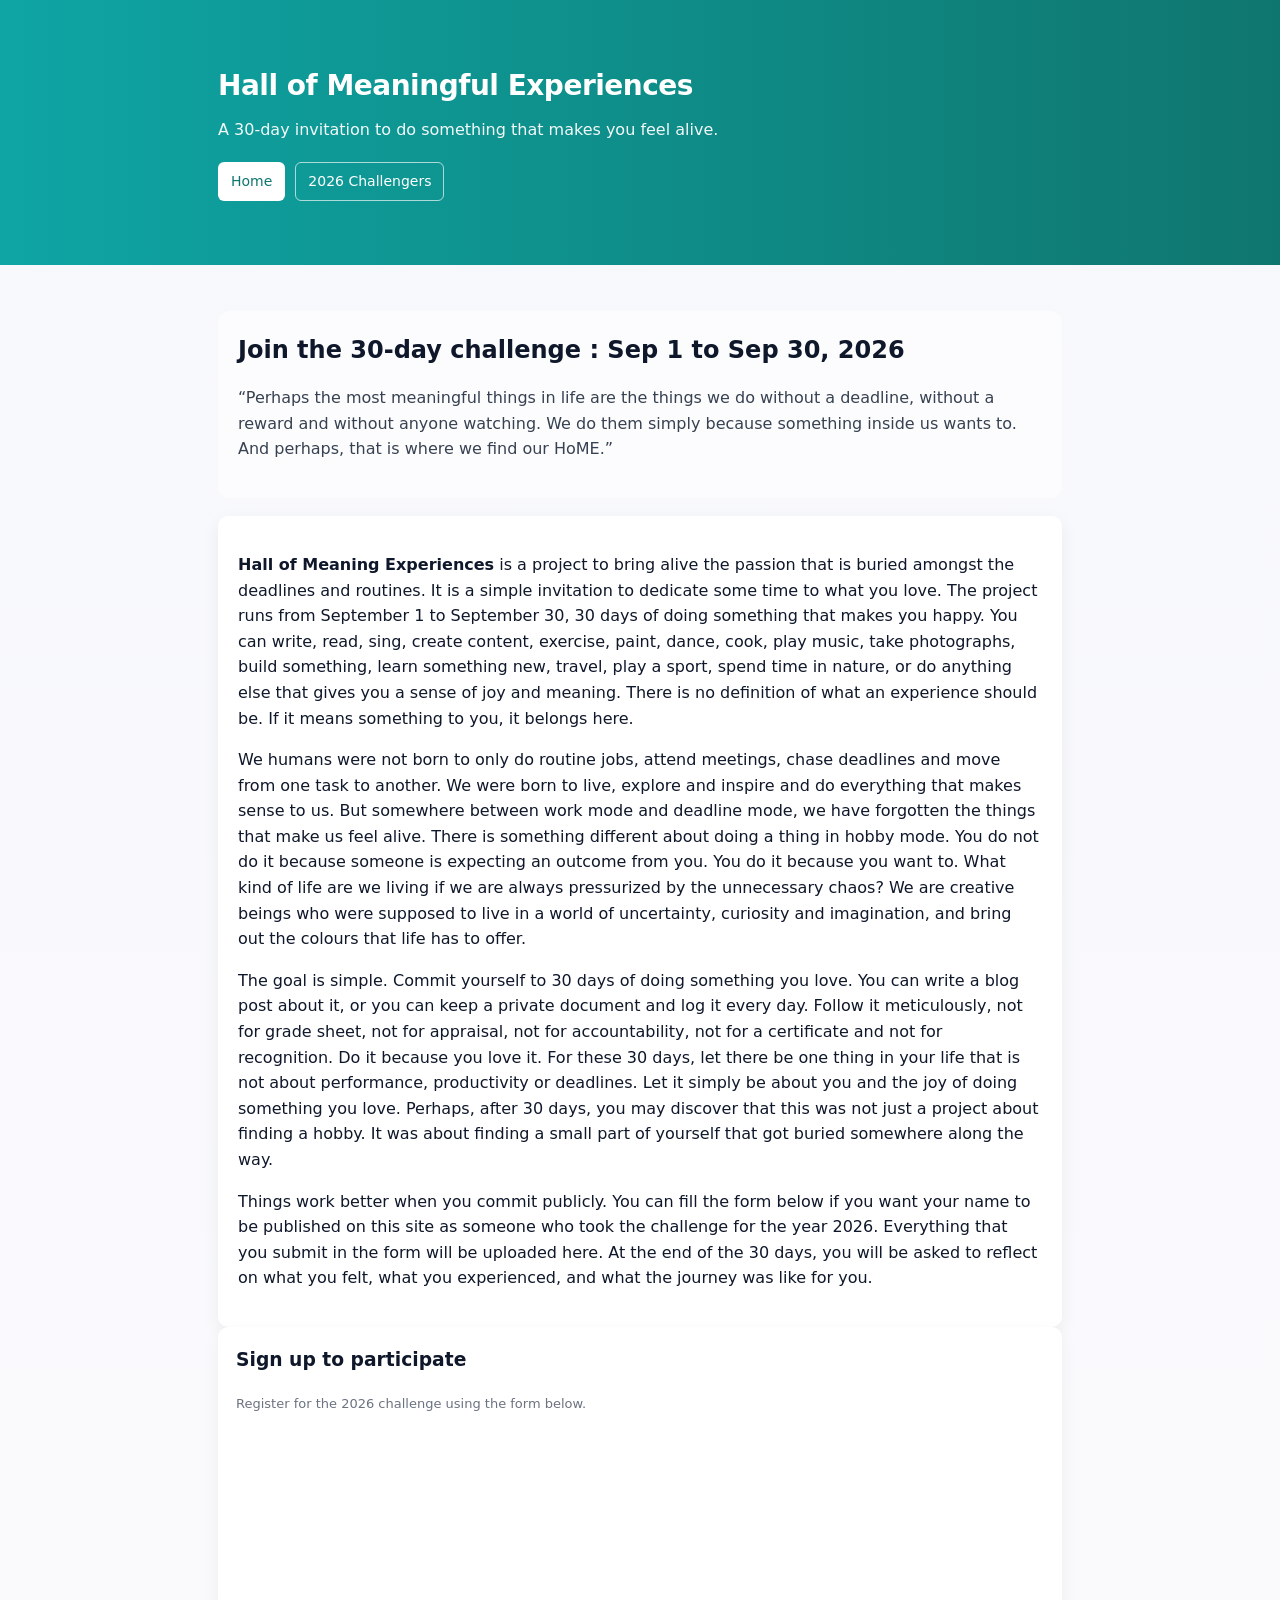
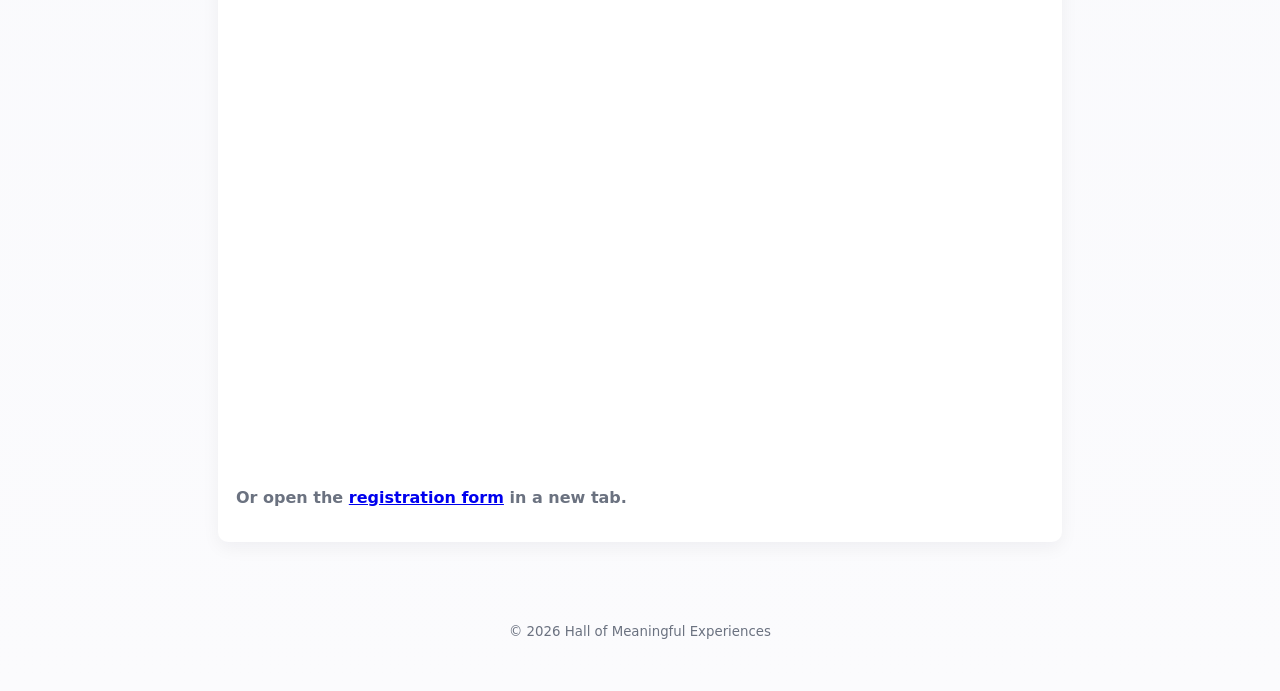
==== commit 565a4bdd: "Move challengers to dedicated page" ====
--- a/docs/index.html
+++ b/docs/index.html
@@ -12,6 +12,10 @@
     <div class="container">
       <h1>Hall of Meaningful Experiences</h1>
       <p class="tagline">A 30-day invitation to do something that makes you feel alive.</p>
+      <nav class="site-nav" aria-label="Main menu">
+        <a href="index.html" aria-current="page">Home</a>
+        <a href="challengers.html">2026 Challengers</a>
+      </nav>
     </div>
   </header>
 
@@ -19,26 +23,6 @@
     <section class="hero">
       <h2>Join the 30-day challenge : Sep 1 to Sep 30, 2026</h2>
       <p class="lead">“Perhaps the most meaningful things in life are the things we do without a deadline, without a reward and without anyone watching. We do them simply because something inside us wants to. And perhaps, that is where we find our HoME.”</p>
-    </section>
-
-    <section class="challengers" aria-labelledby="challengers-heading">
-      <h2 id="challengers-heading">2026 Challengers</h2>
-      <p class="muted">The people taking the challenge this year and what they have chosen to pursue.</p>
-      <div class="challenger-table-wrap">
-        <table class="challenger-table">
-          <thead>
-            <tr>
-              <th scope="col">Name or ID</th>
-              <th scope="col">About</th>
-              <th scope="col">HoME commitment</th>
-            </tr>
-          </thead>
-          <tbody id="challenger-table-body">
-            <tr><td colspan="3">Loading challengers…</td></tr>
-          </tbody>
-        </table>
-      </div>
-      <noscript><p class="muted">Please enable JavaScript to view the challenger details.</p></noscript>
     </section>
 
     <section class="content">
@@ -65,23 +49,6 @@
     </section>
   </main>
 
-  <script>
-    fetch("challengers.json")
-      .then(response => response.json())
-      .then(challengers => {
-        const tableBody = document.getElementById("challenger-table-body");
-        tableBody.replaceChildren(...challengers.map(challenger => {
-          const row = document.createElement("tr");
-          [challenger.name, challenger.about, challenger.home].forEach(value => {
-            const cell = document.createElement("td");
-            cell.textContent = value;
-            row.appendChild(cell);
-          });
-          return row;
-        }));
-      });
-  </script>
-
   <footer class="site-footer">
     <div class="container">
       <small>&copy; 2026 Hall of Meaningful Experiences</small>
--- a/docs/styles.css
+++ b/docs/styles.css
@@ -5,6 +5,9 @@
 .site-header{background:linear-gradient(90deg,var(--accent),var(--accent-2));color:#fff;padding:36px 0}
 .site-header h1{margin:0;font-size:28px;letter-spacing:-0.5px}
 .tagline{opacity:0.95;margin-top:8px}
+.site-nav{display:flex;flex-wrap:wrap;gap:10px;margin-top:20px}
+.site-nav a{color:#fff;border:1px solid rgba(255,255,255,0.65);border-radius:6px;padding:7px 12px;text-decoration:none;font-size:14px}
+.site-nav a:hover,.site-nav a[aria-current="page"]{background:#fff;color:var(--accent-2)}
 .hero{background:rgba(255,255,255,0.6);border-radius:12px;padding:20px;margin:18px 0}
 .hero h2{margin:0 0 6px 0}
 .lead{color:#374151}
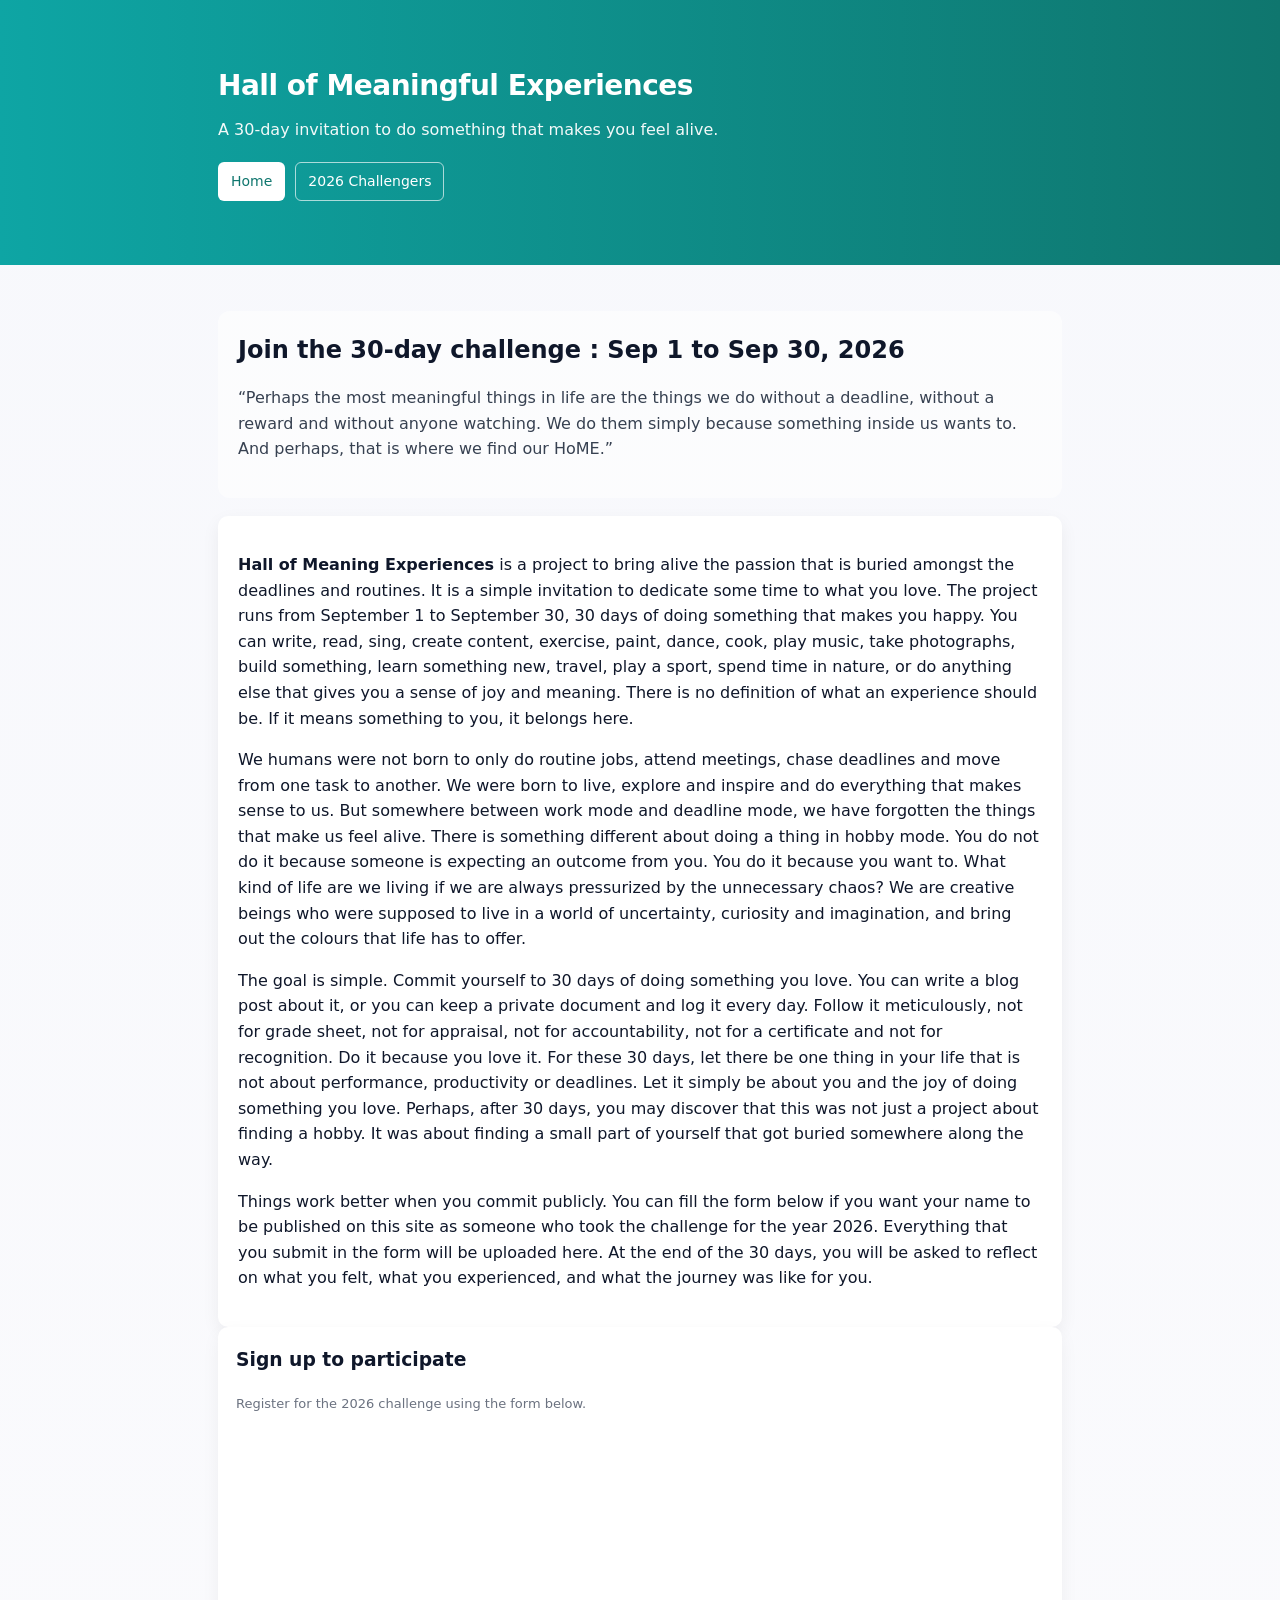
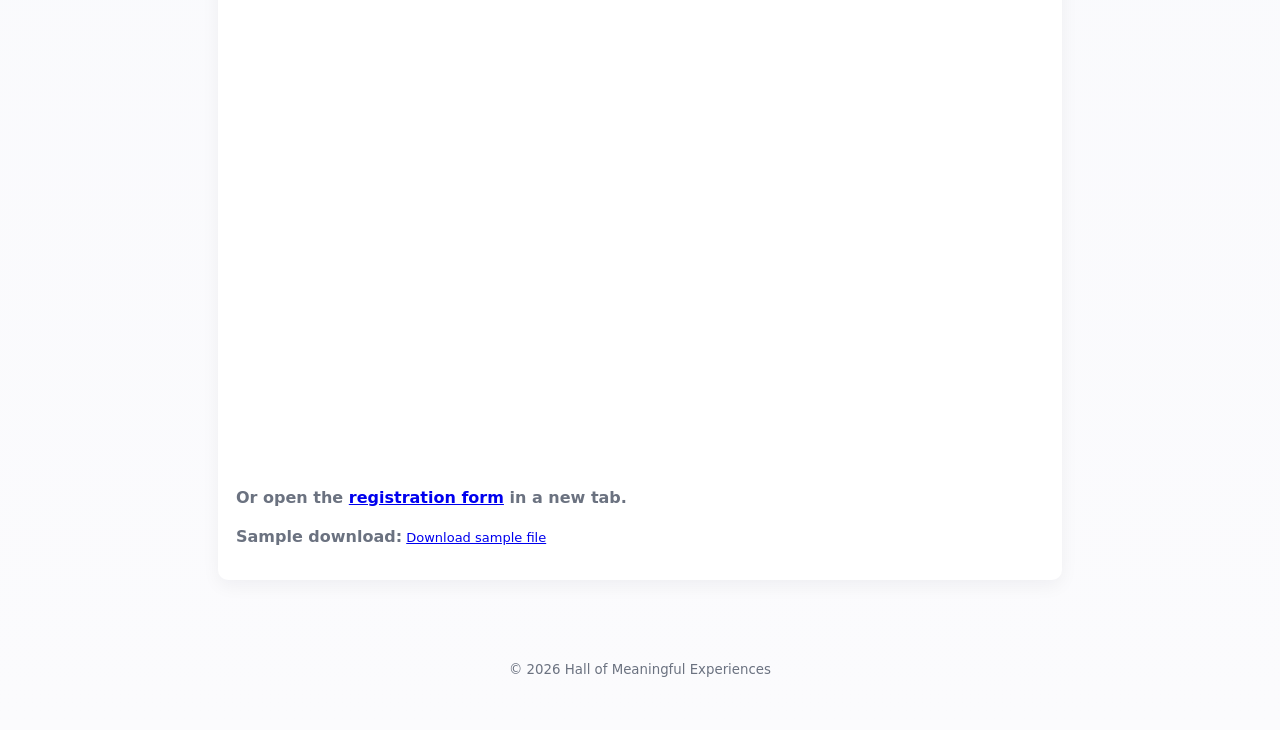
==== commit be95193d: "Update challengers data and docs" ====
--- a/docs/index.html
+++ b/docs/index.html
@@ -6,6 +6,34 @@
   <title>Hall of Meaningful Experiences</title>
   <meta name="description" content="30-day project to do something you love — Hall of Meaningful Experiences." />
   <link rel="stylesheet" href="styles.css">
+  <script async src="https://www.googletagmanager.com/gtag/js?id=G-R1HQGDVSEH"></script>
+  <script>
+    window.dataLayer = window.dataLayer || [];
+    function gtag(){dataLayer.push(arguments);}
+    gtag('js', new Date());
+    gtag('config', 'G-R1HQGDVSEH');
+
+    document.addEventListener('DOMContentLoaded', function () {
+      const downloadablePatterns = ['.pdf', '.zip', '.csv', '.doc', '.docx', '.ppt', '.pptx', '.xls', '.xlsx', '.txt', '.mp3', '.mp4', '.json', '.tar', '.gz'];
+
+      document.querySelectorAll('a[href]').forEach(function (link) {
+        const href = link.getAttribute('href') || '';
+        const isDownloadLink = link.hasAttribute('download') || downloadablePatterns.some(function (ext) {
+          return href.toLowerCase().includes(ext);
+        });
+
+        if (!isDownloadLink) return;
+
+        link.addEventListener('click', function () {
+          const fileName = link.getAttribute('download') || href.split('/').pop() || 'download';
+          gtag('event', 'file_download', {
+            file_name: fileName,
+            file_url: href
+          });
+        });
+      });
+    });
+  </script>
 </head>
 <body>
   <header class="site-header">
@@ -44,6 +72,7 @@
             <iframe src="https://docs.google.com/forms/d/e/1FAIpQLScO7UpOPMmHvm9Me-eZA7Mq7WcaWb8_2OKYsg5Nq-kxGNTQew/viewform?embedded=true" loading="lazy">Loading…</iframe>
           </div>
           <p class="muted"><strong>Or open the <a href="https://docs.google.com/forms/d/e/1FAIpQLScO7UpOPMmHvm9Me-eZA7Mq7WcaWb8_2OKYsg5Nq-kxGNTQew/viewform?usp=sharing&ouid=114324250241777230394" target="_blank" rel="noopener">registration form</a> in a new tab.</strong></p>
+          <p class="muted"><strong>Sample download:</strong> <a href="sample-download.txt" download="home-sample-download.txt">Download sample file</a></p>
         </div>
       </aside>
     </section>
--- a/docs/styles.css
+++ b/docs/styles.css
@@ -13,14 +13,14 @@
 .lead{color:#374151}
 .challengers{background:var(--card);padding:20px;border-radius:10px;box-shadow:0 6px 18px rgba(15,23,42,0.06);margin:18px 0}
 .challengers h2{margin:0}
-.challenger-table-wrap{overflow-x:auto;margin-top:18px}
-.challenger-table{width:100%;min-width:720px;border-collapse:collapse;table-layout:fixed;font-size:14px}
-.challenger-table th,.challenger-table td{padding:12px;border:1px solid #dbe5e5;text-align:left;vertical-align:top}
-.challenger-table th{background:#e6fffb;color:#134e4a;font-size:13px}
-.challenger-table th:first-child,.challenger-table td:first-child{width:18%;font-weight:700}
-.challenger-table th:nth-child(2),.challenger-table td:nth-child(2){width:32%}
-.challenger-table td{white-space:pre-line;overflow-wrap:anywhere}
-.challenger-table tbody tr:nth-child(even){background:#f8fffe}
+.challenger-list{display:grid;gap:18px;margin-top:24px}
+.challenger-profile{display:grid;grid-template-columns:64px 1fr;gap:18px;background:#fff;border:1px solid #dce9e7;border-radius:10px;padding:20px;box-shadow:0 8px 20px rgba(15,23,42,0.05)}
+.profile-number{font-size:24px;font-weight:700;color:var(--accent);padding-top:2px}
+.profile-content h3{margin:0;font-size:21px;color:#134e4a}
+.profile-columns{display:grid;grid-template-columns:1fr 1.35fr;gap:24px;margin-top:14px}
+.profile-columns section{border-top:2px solid #d9f4ef;padding-top:10px}
+.profile-columns h4{margin:0 0 6px;color:#0f766e;font-size:12px;letter-spacing:0.08em;text-transform:uppercase}
+.profile-columns p{margin:0;white-space:pre-line;overflow-wrap:anywhere;color:#334155}
 .content{display:block;gap:24px}
 article{background:var(--card);padding:20px;border-radius:10px;box-shadow:0 6px 18px rgba(15,23,42,0.06)}
 .signup{background:var(--card);padding:18px;border-radius:10px;box-shadow:0 6px 18px rgba(15,23,42,0.05)}
@@ -32,7 +32,8 @@
 .muted strong{font-size:1rem;font-weight:700;color:inherit}
 .site-footer{padding:20px 0;text-align:center;color:var(--muted)}
 
-@media (max-width:880px){.content{grid-template-columns:1fr}.container{padding:16px}}
+@media (max-width:880px){.content{grid-template-columns:1fr}.profile-columns{grid-template-columns:1fr;gap:16px}.container{padding:16px}}
+@media (max-width:520px){.challenger-profile{grid-template-columns:1fr;gap:6px;padding:16px}.profile-number{font-size:18px}}
 
 .form-embed iframe{width:100%;border:0;min-height:640px;border-radius:8px}
 
